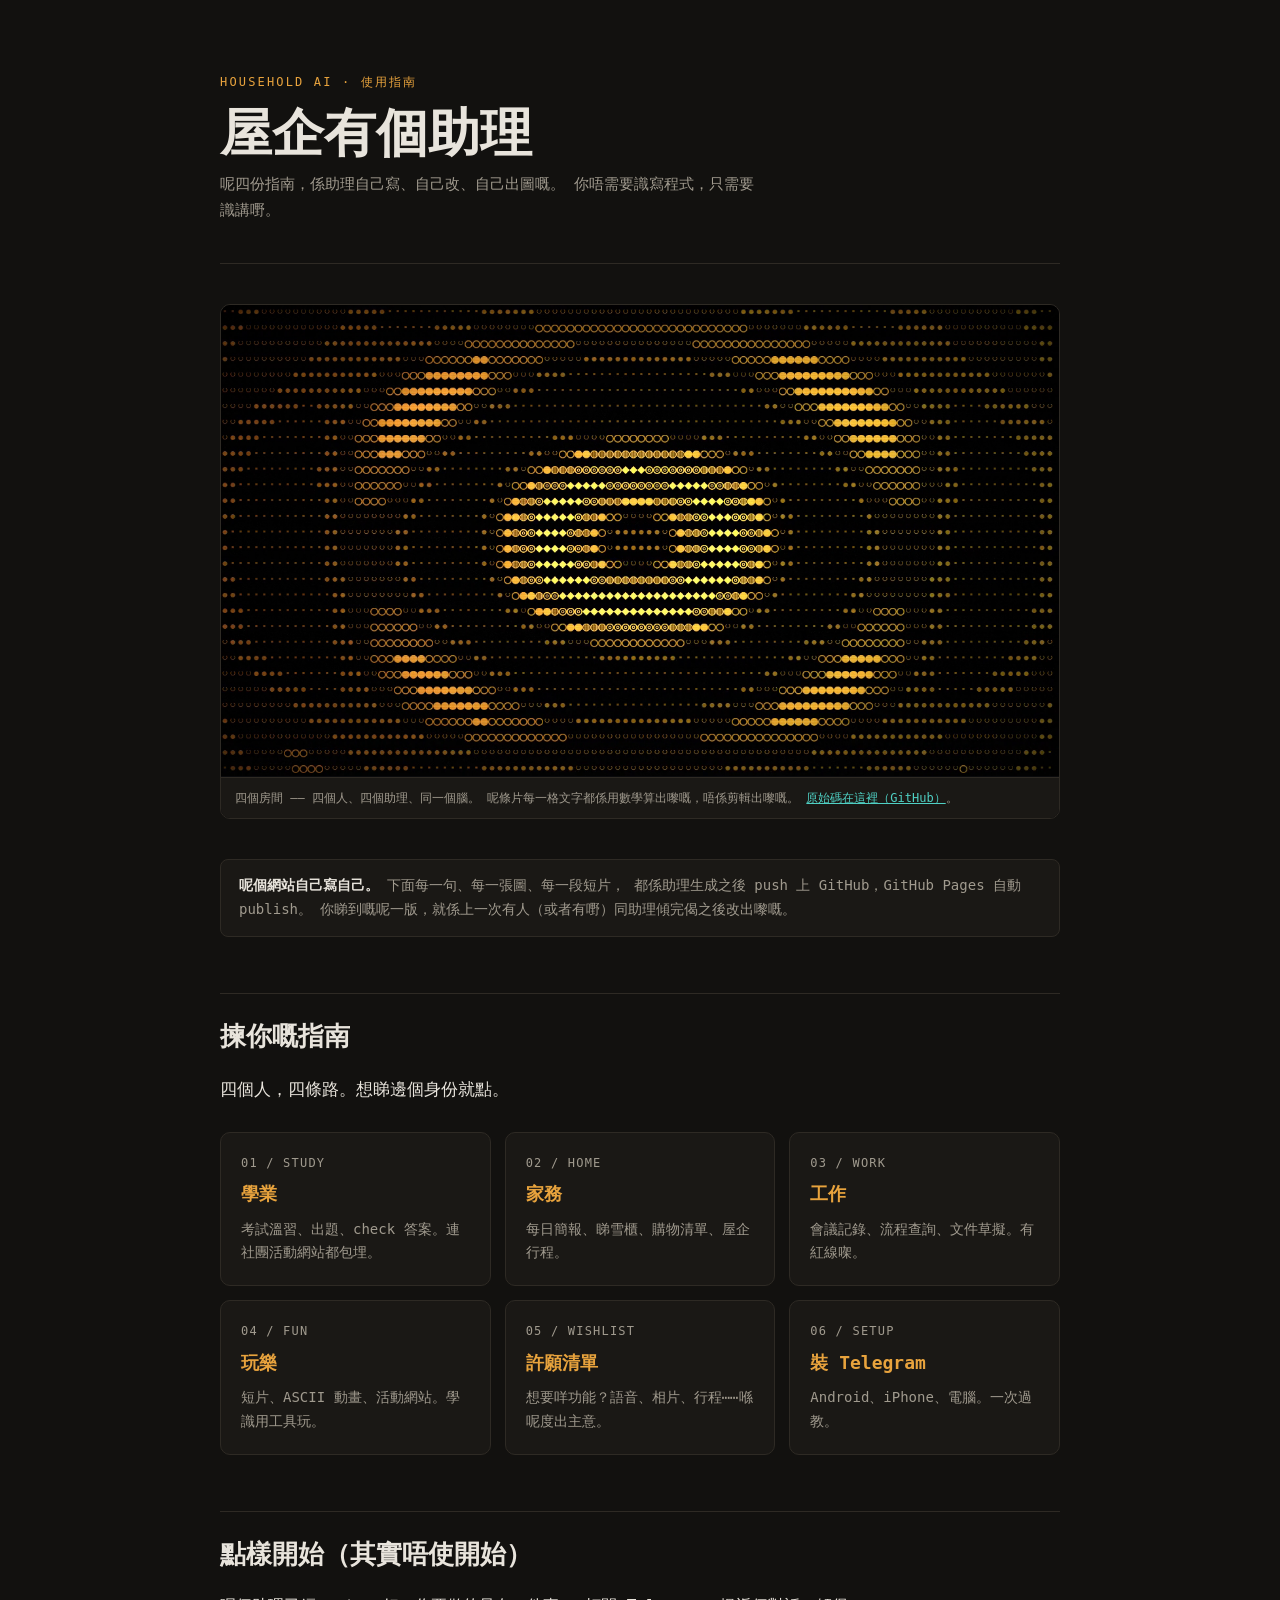
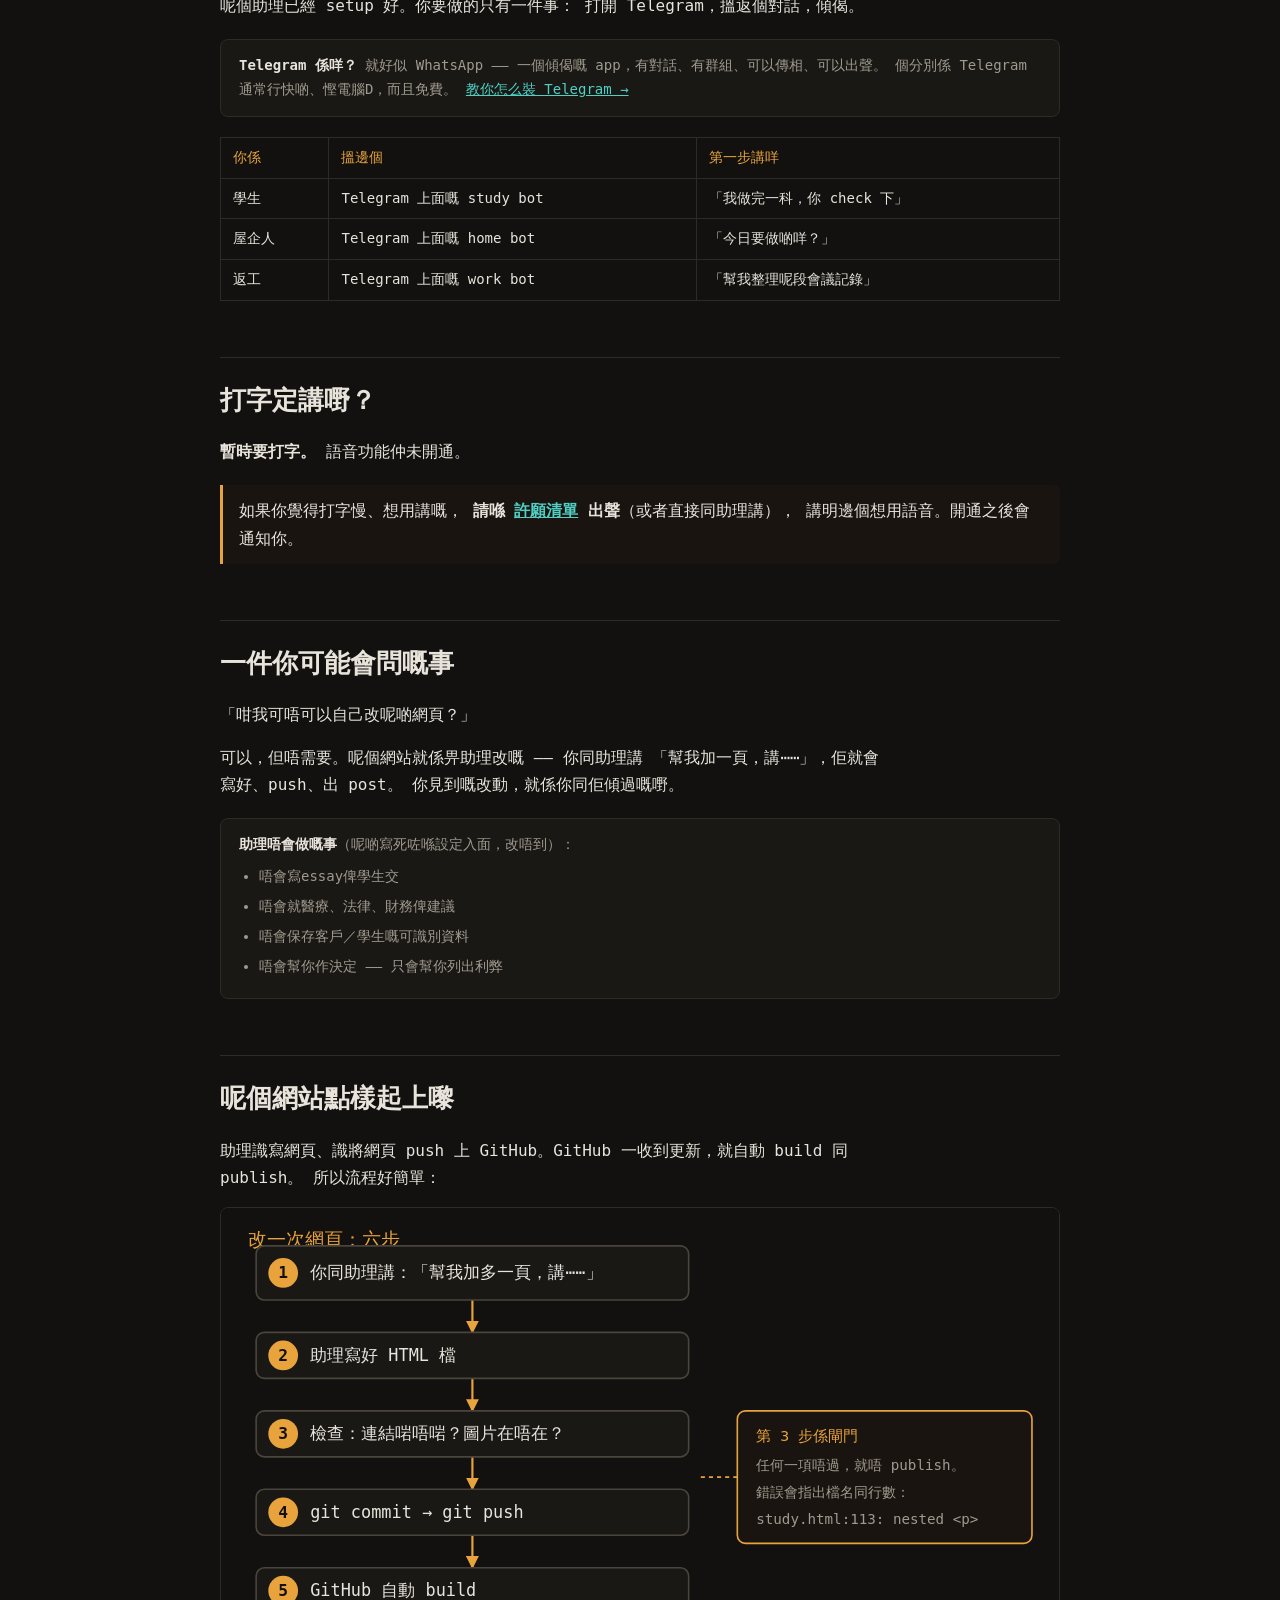
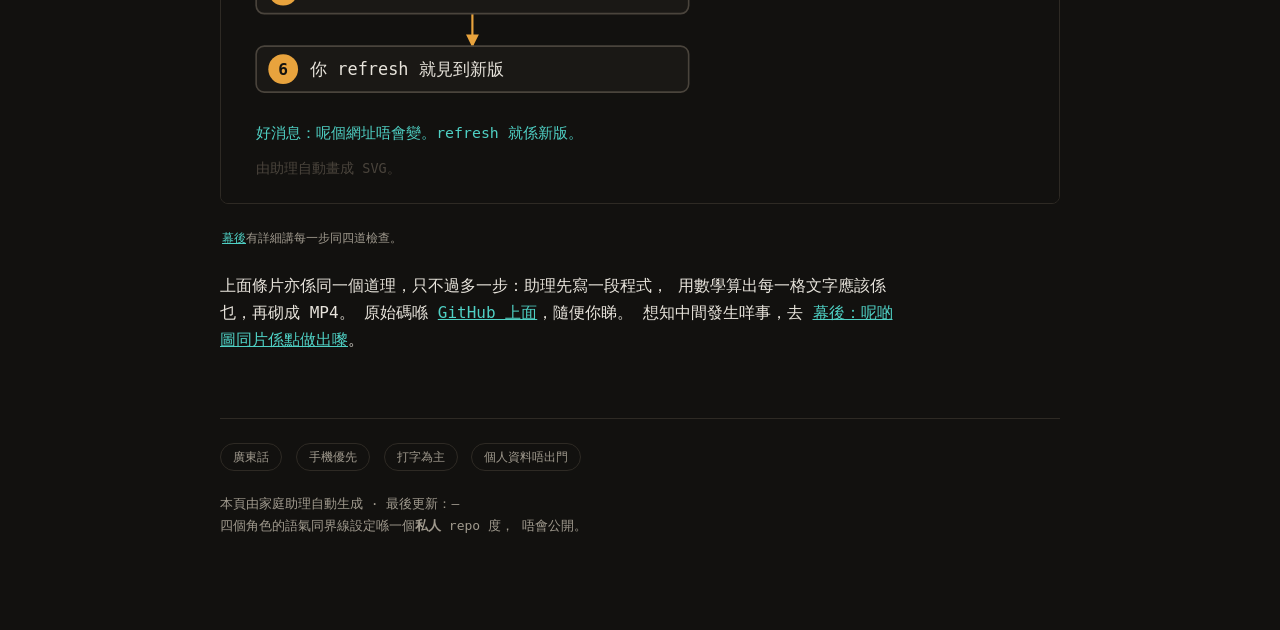
==== index.html @ 2ea5c8eb "Convert ASCII flowcharts to SVG diagrams Replaced three <pre> arrow stacks with vector flowcharts:  " ====
<!DOCTYPE html>
<html lang="zh-Hant">
<head>
<meta charset="utf-8">
<meta name="viewport" content="width=device-width, initial-scale=1">
<title>家庭 AI 助理 — 使用指南</title>
<meta name="description" content="學業 / 家務 / 工作 / 玩樂 — 四份使用指南，由助理自己寫，自己維護。">
<style>
  :root{
    --ink:#e8e4dc; --ink-dim:#a09a8e; --paper:#12110f; --card:#1a1815;
    --line:#2e2a24; --amber:#e8a33d; --teal:#4fd0c4; --violet:#b06fd8;
    --blue:#5b9fd8;
    --mono: ui-monospace,"DejaVu Sans Mono",Menlo,monospace;
  }
  *{box-sizing:border-box}
  body{margin:0;background:var(--paper);color:var(--ink);
    font-family:var(--mono);font-size:16px;line-height:1.7;
    -webkit-font-smoothing:antialiased}
  a{color:var(--teal)}
  .wrap{max-width:880px;margin:0 auto;padding:0 20px 80px}

  header{padding:72px 0 40px;border-bottom:1px solid var(--line)}
  .kicker{font-size:12px;letter-spacing:.18em;color:var(--amber);text-transform:uppercase}
  h1{font-size:clamp(30px,6vw,52px);line-height:1.15;margin:12px 0 8px;font-weight:700}
  .sub{color:var(--ink-dim);font-size:15px;max-width:60ch;margin:0}

  /* ascii hero */
  .hero{border:1px solid var(--line);border-radius:10px;overflow:hidden;
    background:#0a0a0c;margin:40px 0}
  .hero video,.hero img{display:block;width:100%;height:auto}
  .hero figcaption{font-size:12px;color:var(--ink-dim);padding:10px 14px;
    border-top:1px solid var(--line);background:var(--card)}
  figure{margin:0}

  h2{font-size:26px;margin:56px 0 12px;padding-top:20px;border-top:1px solid var(--line)}
  h3{font-size:18px;margin:32px 0 8px;color:var(--amber)}
  p,li{max-width:70ch}
  ul{padding-left:20px}
  li{margin:6px 0}
  .lede{font-size:17px;color:var(--ink)}

  .grid{display:grid;gap:14px;grid-template-columns:repeat(auto-fit,minmax(230px,1fr));
    margin:28px 0}
  .card{background:var(--card);border:1px solid var(--line);border-radius:10px;
    padding:20px;display:block;text-decoration:none;color:inherit;transition:.15s}
  .card:hover{border-color:var(--amber);transform:translateY(-2px)}
  .card .n{font-size:12px;color:var(--ink-dim);letter-spacing:.1em}
  .card h3{margin:6px 0 8px}
  .card p{font-size:14px;color:var(--ink-dim);margin:0}

  .prompt{background:#0d0f12;border-left:3px solid var(--teal);
    padding:12px 16px;margin:14px 0;border-radius:0 6px 6px 0;
    font-size:15px;overflow-x:auto}
  .prompt b{color:var(--teal);font-weight:400}
  .warn{background:#1a1410;border-left:3px solid var(--amber);
    padding:12px 16px;margin:20px 0;border-radius:0 6px 6px 0}
  .note{background:var(--card);border:1px solid var(--line);border-radius:8px;
    padding:14px 18px;margin:20px 0;font-size:14px;color:var(--ink-dim)}
  .note strong{color:var(--ink)}

  table{border-collapse:collapse;width:100%;margin:20px 0;font-size:14px}
  th,td{border:1px solid var(--line);padding:8px 12px;text-align:left}
  th{color:var(--amber);font-weight:400}

  .shot{width:100%;border:1px solid var(--line);border-radius:8px;margin:16px 0;
    display:block}
  figcaption.small{font-size:12px;color:var(--ink-dim);padding:8px 2px}

  pre{background:#0d0f12;border:1px solid var(--line);border-radius:8px;
    padding:14px 16px;overflow-x:auto;font-size:13px;line-height:1.55}
  code{font-family:var(--mono)}
  p code,li code,td code{background:#0d0f12;padding:2px 6px;border-radius:4px;
    font-size:14px;color:var(--amber)}

  footer{border-top:1px solid var(--line);margin-top:64px;padding-top:24px;
    color:var(--ink-dim);font-size:13px}
  .tag{display:inline-block;border:1px solid var(--line);border-radius:20px;
    padding:3px 12px;font-size:12px;color:var(--ink-dim);margin:0 6px 6px 0}
  @media (max-width:600px){
    header{padding:48px 0 28px}
    body{font-size:15px}
  }
</style>
</head>
<body>
<div class="wrap">

<header>
  <div class="kicker">Household AI · 使用指南</div>
  <h1>屋企有個助理</h1>
  <p class="sub">呢四份指南，係助理自己寫、自己改、自己出圖嘅。
     你唔需要識寫程式，只需要識講嘢。</p>
</header>

<figure class="hero">
  <video autoplay muted loop playsinline poster="assets/img/poster.png">
    <source src="assets/four-rooms.mp4" type="video/mp4">
  </video>
  <figcaption>
    四個房間 —— 四個人、四個助理、同一個腦。
    呢條片每一格文字都係用數學算出嚟嘅，唔係剪輯出嚟嘅。
    <a href="https://github.com/dorapwn/family-agent-site/blob/main/assets/ascii/four_rooms.py"
       target="_blank" rel="noopener">原始碼在這裡（GitHub）</a>。
  </figcaption>
</figure>

<div class="note">
  <strong>呢個網站自己寫自己。</strong> 下面每一句、每一張圖、每一段短片，
  都係助理生成之後 push 上 GitHub，GitHub Pages 自動 publish。
  你睇到嘅呢一版，就係上一次有人（或者有嘢）同助理傾完偈之後改出嚟嘅。
</div>

<h2>揀你嘅指南</h2>
<p class="lede">四個人，四條路。想睇邊個身份就點。</p>

<div class="grid">
  <a class="card" href="study.html">
    <div class="n">01 / STUDY</div>
    <h3>學業</h3>
    <p>考試溫習、出題、check 答案。連社團活動網站都包埋。</p>
  </a>
  <a class="card" href="home.html">
    <div class="n">02 / HOME</div>
    <h3>家務</h3>
    <p>每日簡報、睇雪櫃、購物清單、屋企行程。</p>
  </a>
  <a class="card" href="work.html">
    <div class="n">03 / WORK</div>
    <h3>工作</h3>
    <p>會議記錄、流程查詢、文件草擬。有紅線㗎。</p>
  </a>
  <a class="card" href="fun.html">
    <div class="n">04 / FUN</div>
    <h3>玩樂</h3>
    <p>短片、ASCII 動畫、活動網站。學識用工具玩。</p>
  </a>
  <a class="card" href="wishlist.html">
    <div class="n">05 / WISHLIST</div>
    <h3>許願清單</h3>
    <p>想要咩功能？語音、相片、行程⋯⋯喺呢度出主意。</p>
  </a>
  <a class="card" href="telegram.html">
    <div class="n">06 / SETUP</div>
    <h3>裝 Telegram</h3>
    <p>Android、iPhone、電腦。一次過教。</p>
  </a>
</div>

<h2>點樣開始（其實唔使開始）</h2>
<p>
  呢個助理已經 setup 好。你要做的只有一件事：
  打開 Telegram，搵返個對話，傾偈。
</p>
<div class="note">
  <strong>Telegram 係咩？</strong>
  就好似 WhatsApp ——
  一個傾偈嘅 app，有對話、有群組、可以傳相、可以出聲。
  個分別係 Telegram 通常行快啲、慳電腦D，而且免費。
  <a href="telegram.html">教你怎么裝 Telegram →</a>
</div>

<table>
  <tr><th>你係</th><th>搵邊個</th><th>第一步講咩</th></tr>
  <tr><td>學生</td><td>Telegram 上面嘅 study bot</td><td>「我做完一科，你 check 下」</td></tr>
  <tr><td>屋企人</td><td>Telegram 上面嘅 home bot</td><td>「今日要做啲咩？」</td></tr>
  <tr><td>返工</td><td>Telegram 上面嘅 work bot</td><td>「幫我整理呢段會議記錄」</td></tr>
</table>

<h2>打字定講嘢？</h2>
<p>
  <strong>暫時要打字。</strong> 語音功能仲未開通。
</p>
<div class="warn">
  如果你覺得打字慢、想用講嘅，
  <strong>請喺 <a href="wishlist.html">許願清單</a> 出聲</strong>（或者直接同助理講），
  講明邊個想用語音。開通之後會通知你。
</div>

<h2>一件你可能會問嘅事</h2>
<p>
  「咁我可唔可以自己改呢啲網頁？」
</p>
<p>
  可以，但唔需要。呢個網站就係畀助理改嘅 —— 你同助理講
  「幫我加一頁，講⋯⋯」，佢就會寫好、push、出 post。
  你見到嘅改動，就係你同佢傾過嘅嘢。
</p>

<div class="note">
  <strong>助理唔會做嘅事</strong>（呢啲寫死咗喺設定入面，改唔到）：
  <ul style="margin:8px 0 0">
    <li>唔會寫essay俾學生交</li>
    <li>唔會就醫療、法律、財務俾建議</li>
    <li>唔會保存客戶／學生嘅可識別資料</li>
    <li>唔會幫你作決定 —— 只會幫你列出利弊</li>
  </ul>
</div>

<h2>呢個網站點樣起上嚟</h2>
<p>
  助理識寫網頁、識將網頁 push 上 GitHub。GitHub 一收到更新，就自動 build 同 publish。
  所以流程好簡單：
</p>
<figure>
  <img class="shot" src="assets/svg/flow-publish.svg"
       alt="改網頁流程圖：同助理講 → 寫 HTML → 自動檢查 → git push → GitHub build → 你見到新版">
  <figcaption class="small">
    <a href="behind.html">幕後</a>有詳細講每一步同四道檢查。
  </figcaption>
</figure>

<p>
  上面條片亦係同一個道理，只不過多一步：助理先寫一段程式，
  用數學算出每一格文字應該係乜，再砌成 MP4。
  原始碼喺
  <a href="https://github.com/dorapwn/family-agent-site/blob/main/assets/ascii/four_rooms.py"
     target="_blank" rel="noopener">GitHub 上面</a>，隨便你睇。
  想知中間發生咩事，去
  <a href="behind.html">幕後：呢啲圖同片係點做出嚟</a>。
</p>

<footer>
  <div>
    <span class="tag">廣東話</span>
    <span class="tag">手機優先</span>
    <span class="tag">打字為主</span>
    <span class="tag">個人資料唔出門</span>
  </div>
  <p style="margin-top:16px">
    本頁由家庭助理自動生成 · 最後更新：<span id="built">—</span><br>
    四個角色的語氣同界線設定喺一個<strong>私人</strong> repo 度，
    唔會公開。
  </p>
</footer>

</div>
</body>
</html>
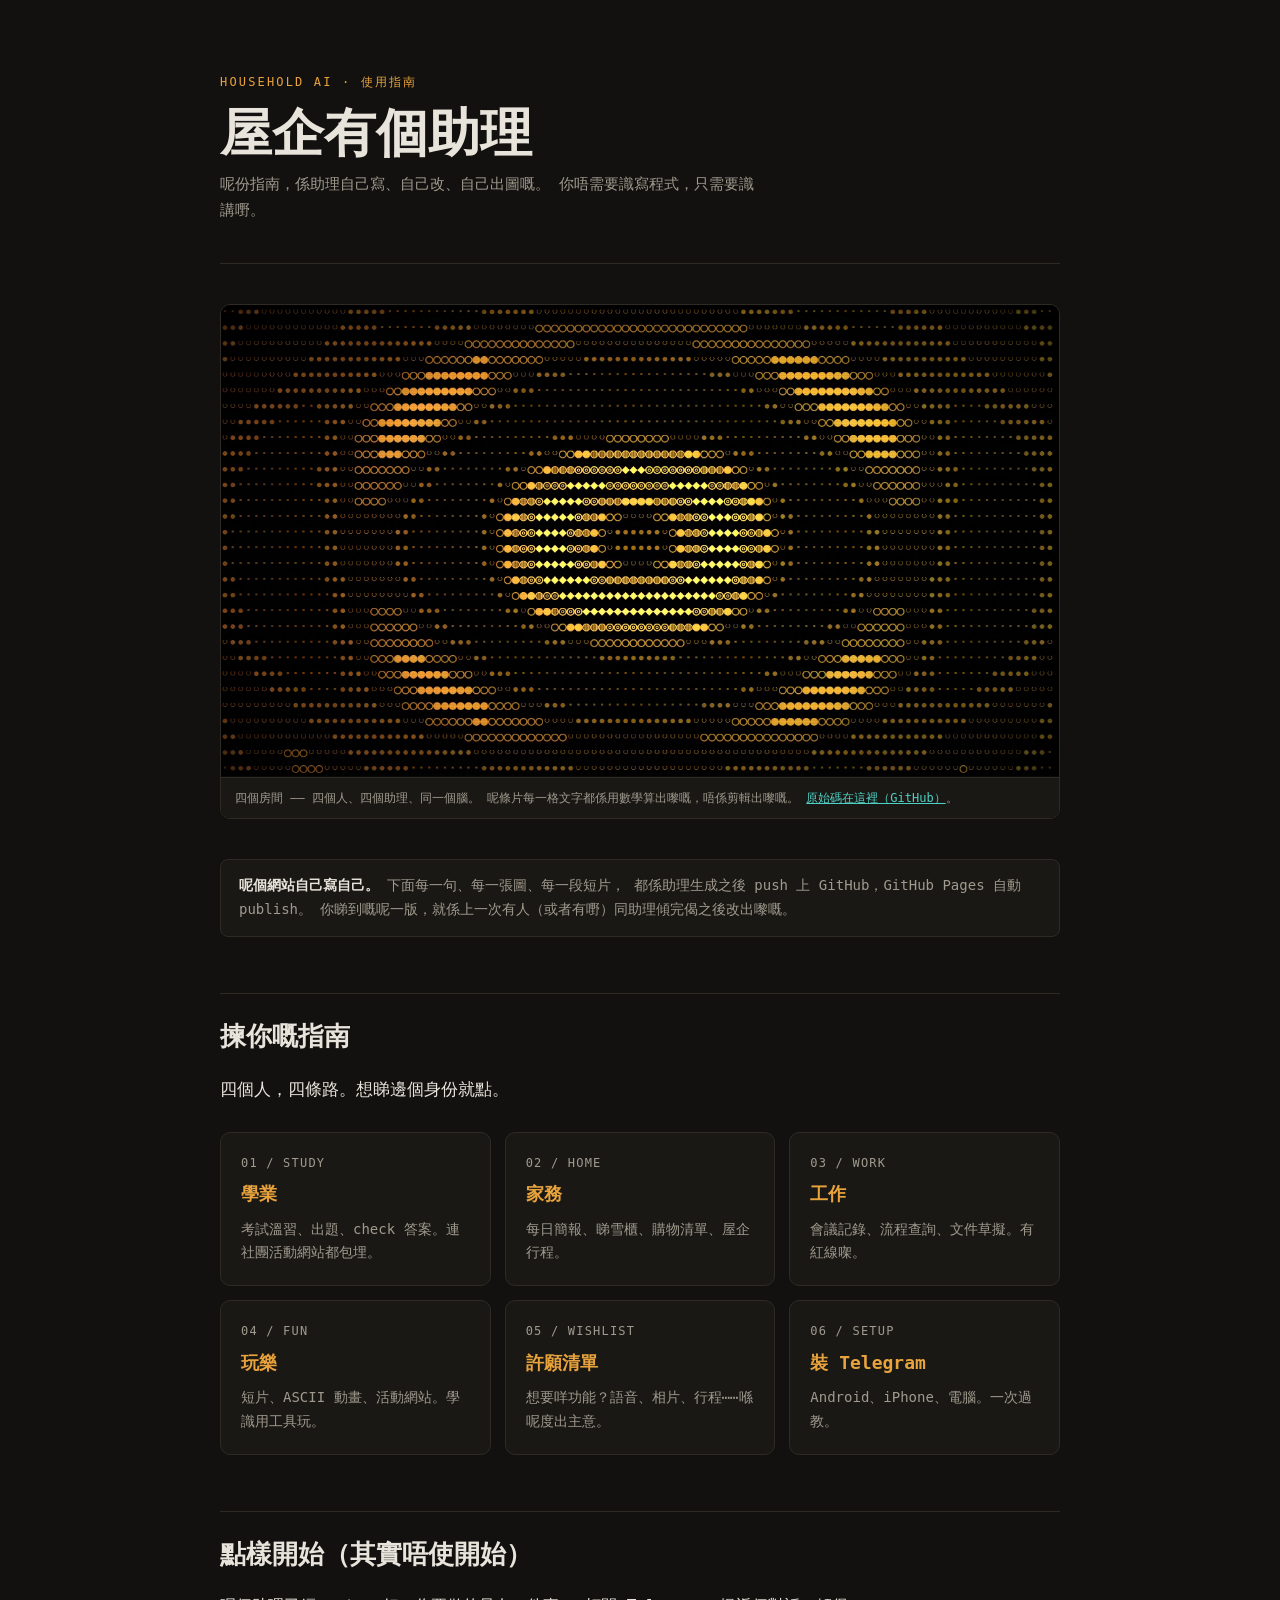
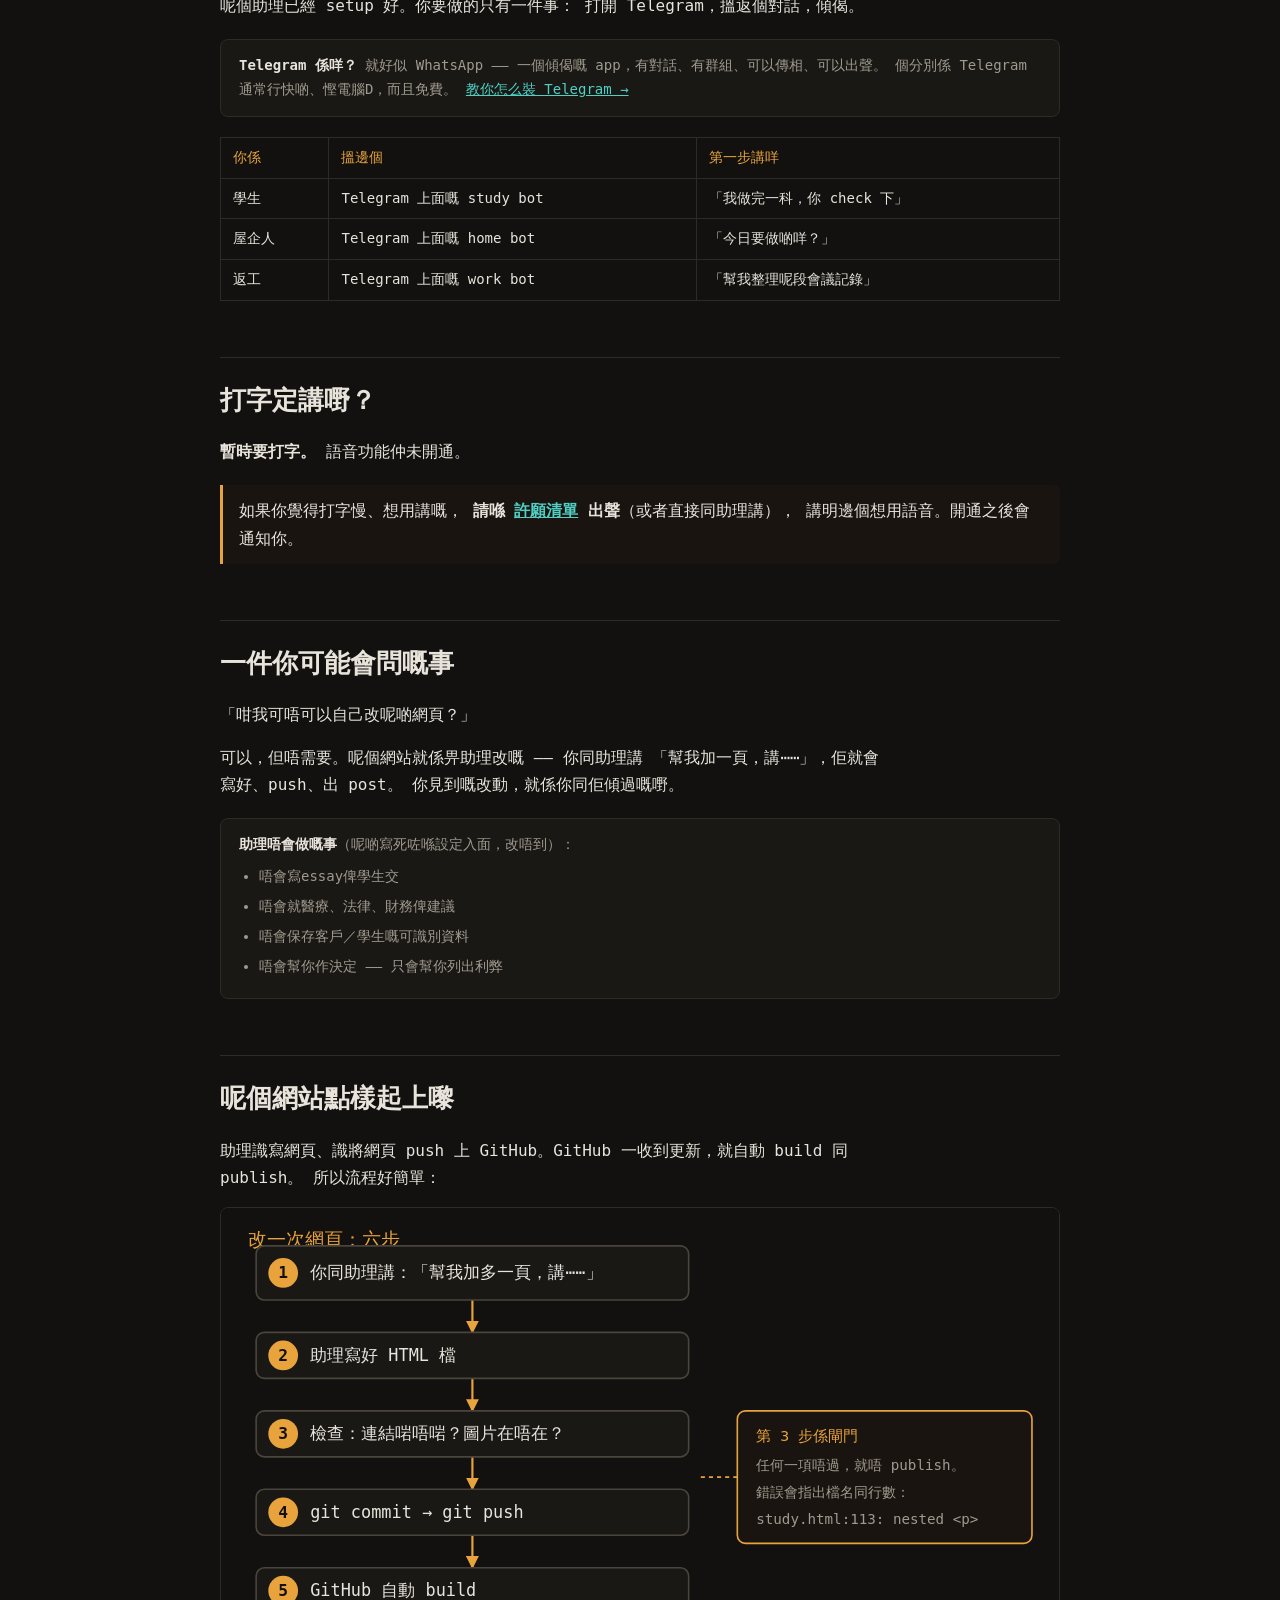
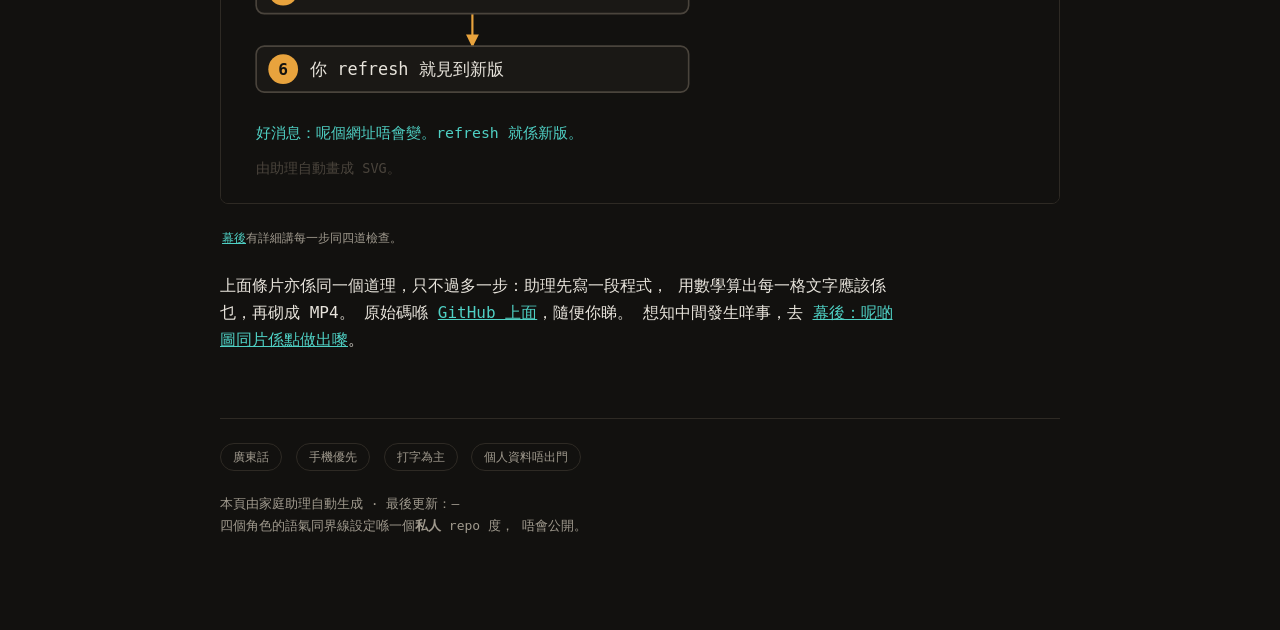
==== commit 60130b08: "Wishlist form submits via Telegram deep link; fix 四份指南 wording GitHub Pages serves static files only" ====
--- a/index.html
+++ b/index.html
@@ -4,7 +4,7 @@
 <meta charset="utf-8">
 <meta name="viewport" content="width=device-width, initial-scale=1">
 <title>家庭 AI 助理 — 使用指南</title>
-<meta name="description" content="學業 / 家務 / 工作 / 玩樂 — 四份使用指南，由助理自己寫，自己維護。">
+<meta name="description" content="學業 / 家務 / 工作 / 玩樂 —— 一份使用指南，由助理自己寫，自己維護。">
 <style>
   :root{
     --ink:#e8e4dc; --ink-dim:#a09a8e; --paper:#12110f; --card:#1a1815;
@@ -88,7 +88,7 @@
 <header>
   <div class="kicker">Household AI · 使用指南</div>
   <h1>屋企有個助理</h1>
-  <p class="sub">呢四份指南，係助理自己寫、自己改、自己出圖嘅。
+  <p class="sub">呢份指南，係助理自己寫、自己改、自己出圖嘅。
      你唔需要識寫程式，只需要識講嘢。</p>
 </header>
 
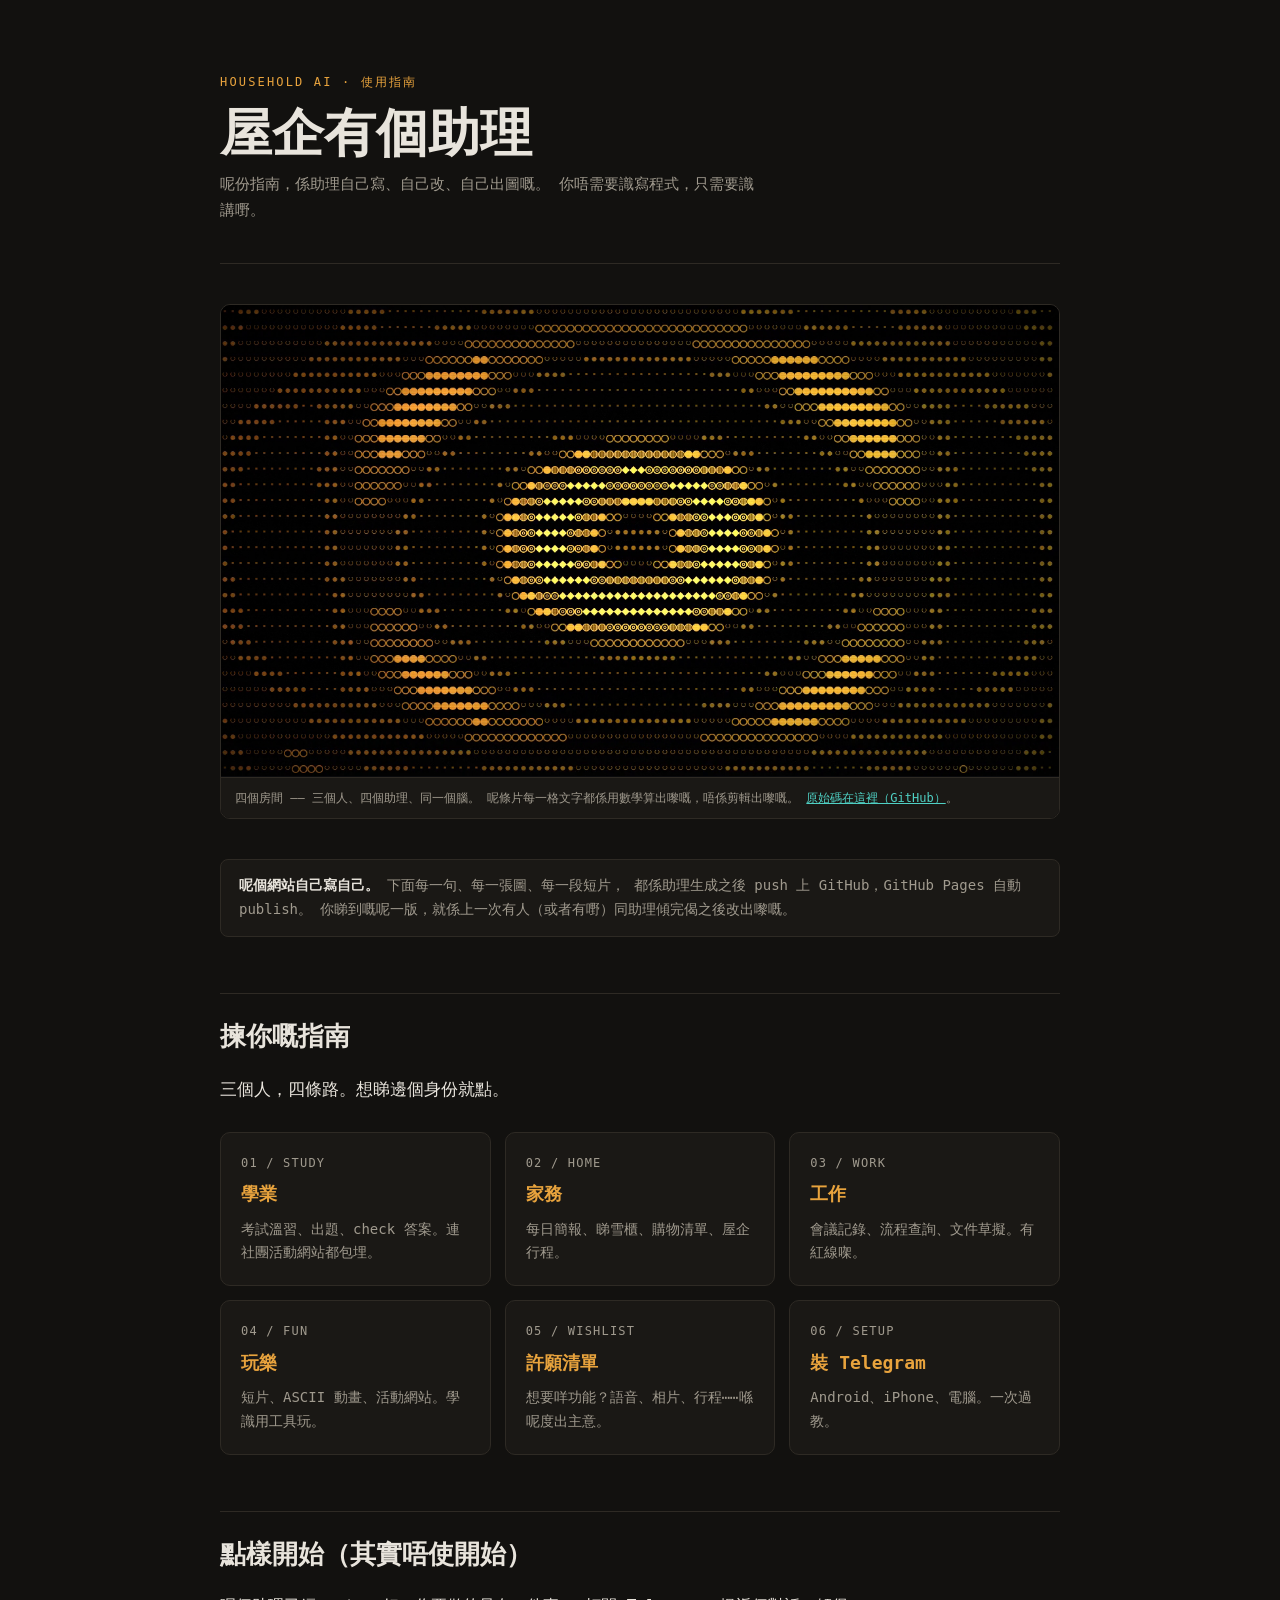
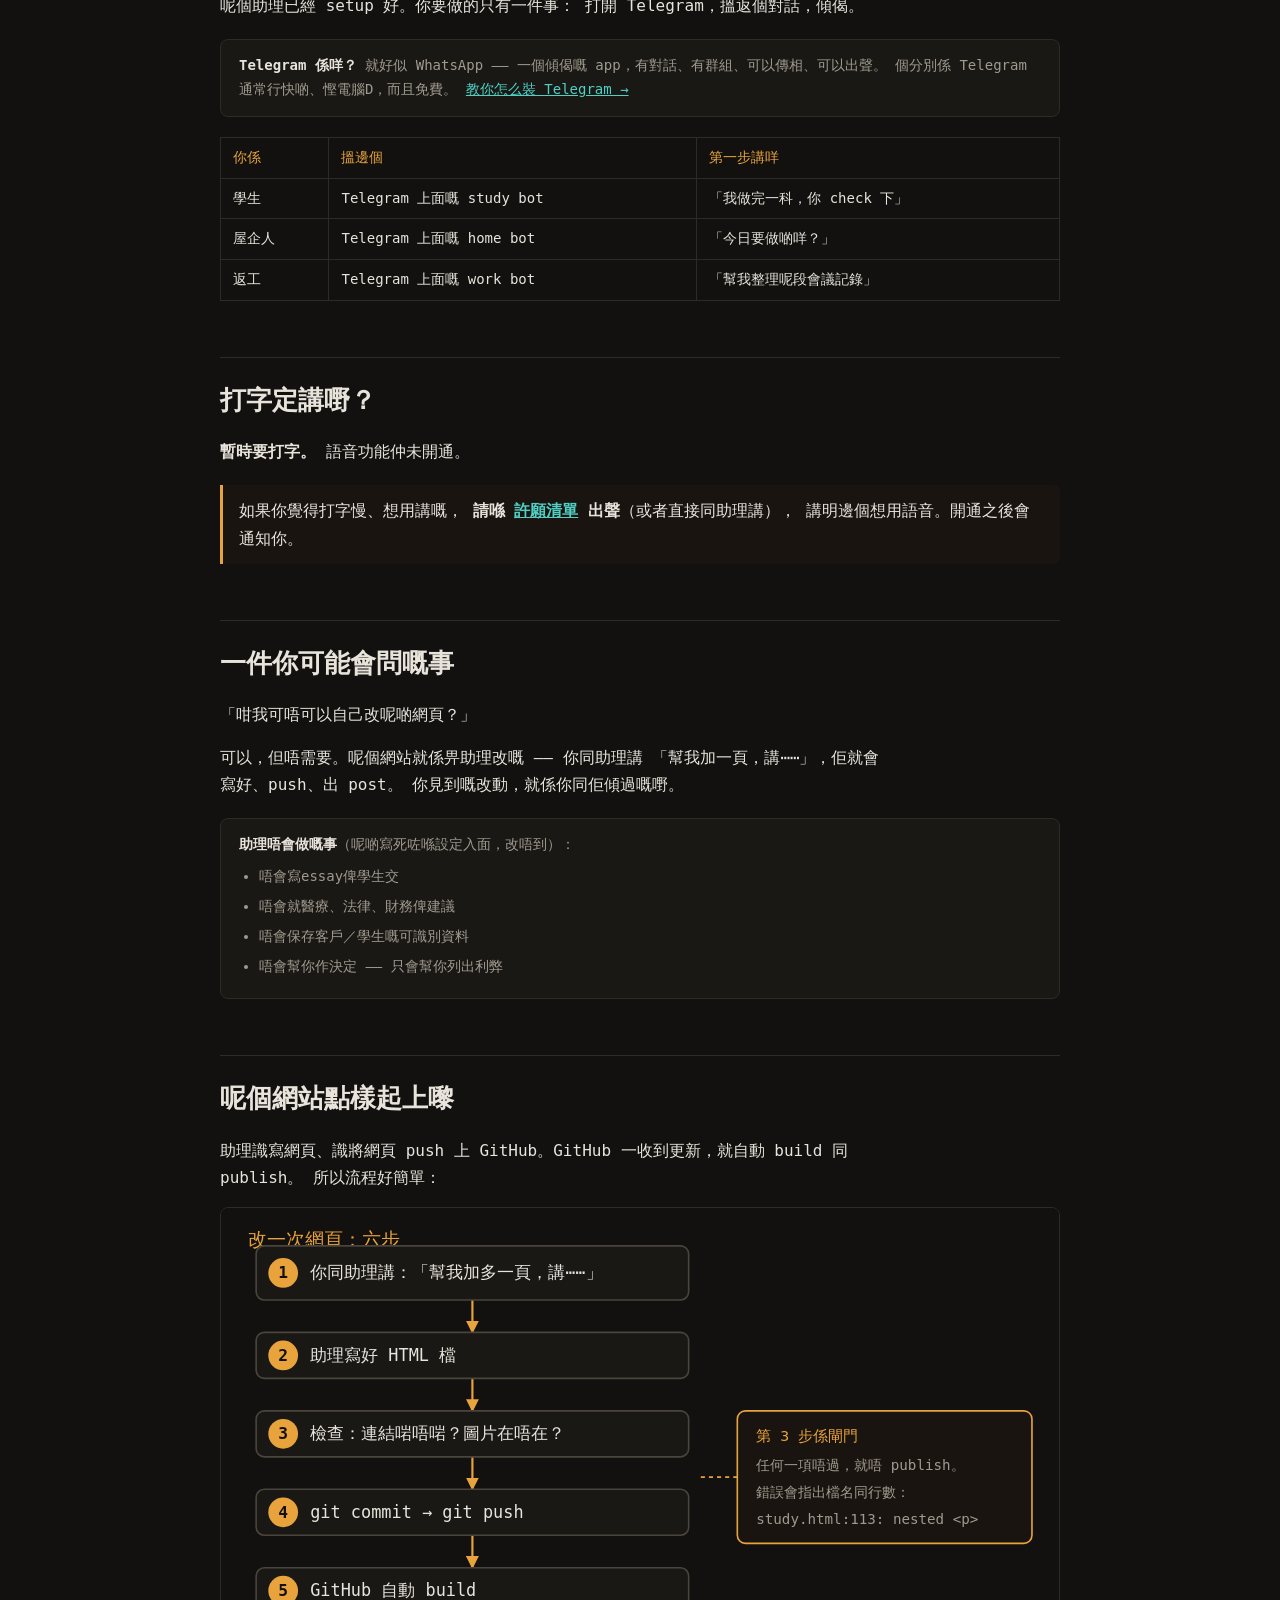
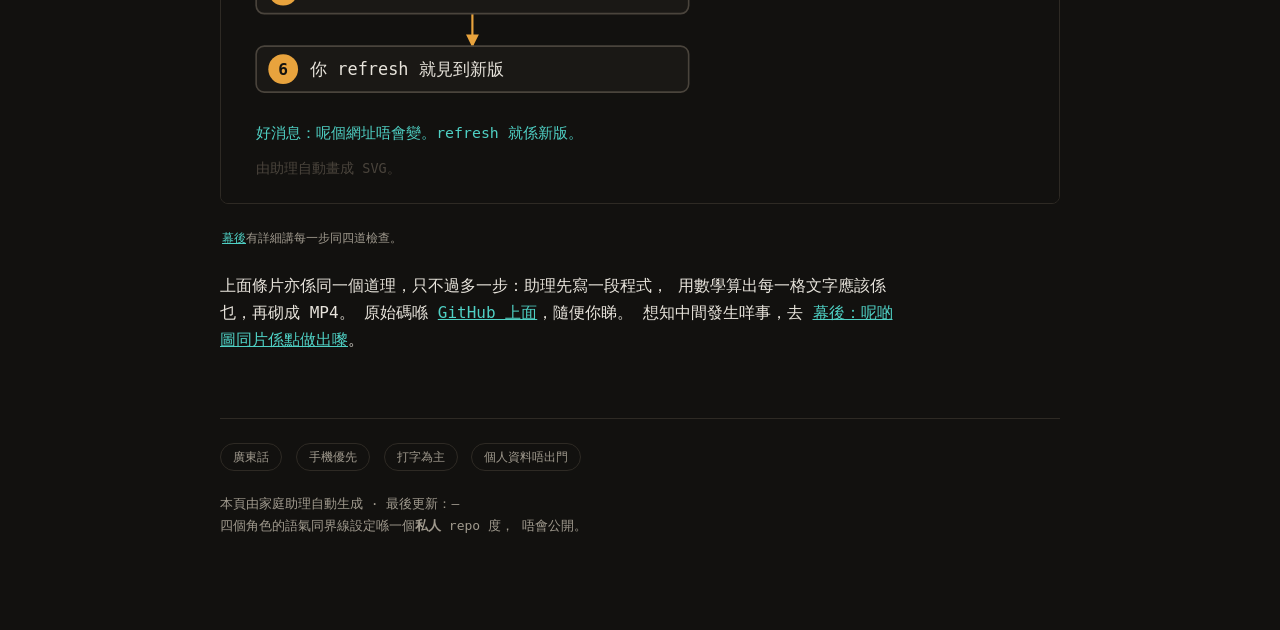
==== commit df9de7d6: "Drop the technical STT section and 社工媽媽 from the wishlist Removed '語音點解未有？（睇得 technical 嘅人）' — the p" ====
--- a/index.html
+++ b/index.html
@@ -97,7 +97,7 @@
     <source src="assets/four-rooms.mp4" type="video/mp4">
   </video>
   <figcaption>
-    四個房間 —— 四個人、四個助理、同一個腦。
+    四個房間 —— 三個人、四個助理、同一個腦。
     呢條片每一格文字都係用數學算出嚟嘅，唔係剪輯出嚟嘅。
     <a href="https://github.com/dorapwn/family-agent-site/blob/main/assets/ascii/four_rooms.py"
        target="_blank" rel="noopener">原始碼在這裡（GitHub）</a>。
@@ -111,7 +111,7 @@
 </div>
 
 <h2>揀你嘅指南</h2>
-<p class="lede">四個人，四條路。想睇邊個身份就點。</p>
+<p class="lede">三個人，四條路。想睇邊個身份就點。</p>
 
 <div class="grid">
   <a class="card" href="study.html">
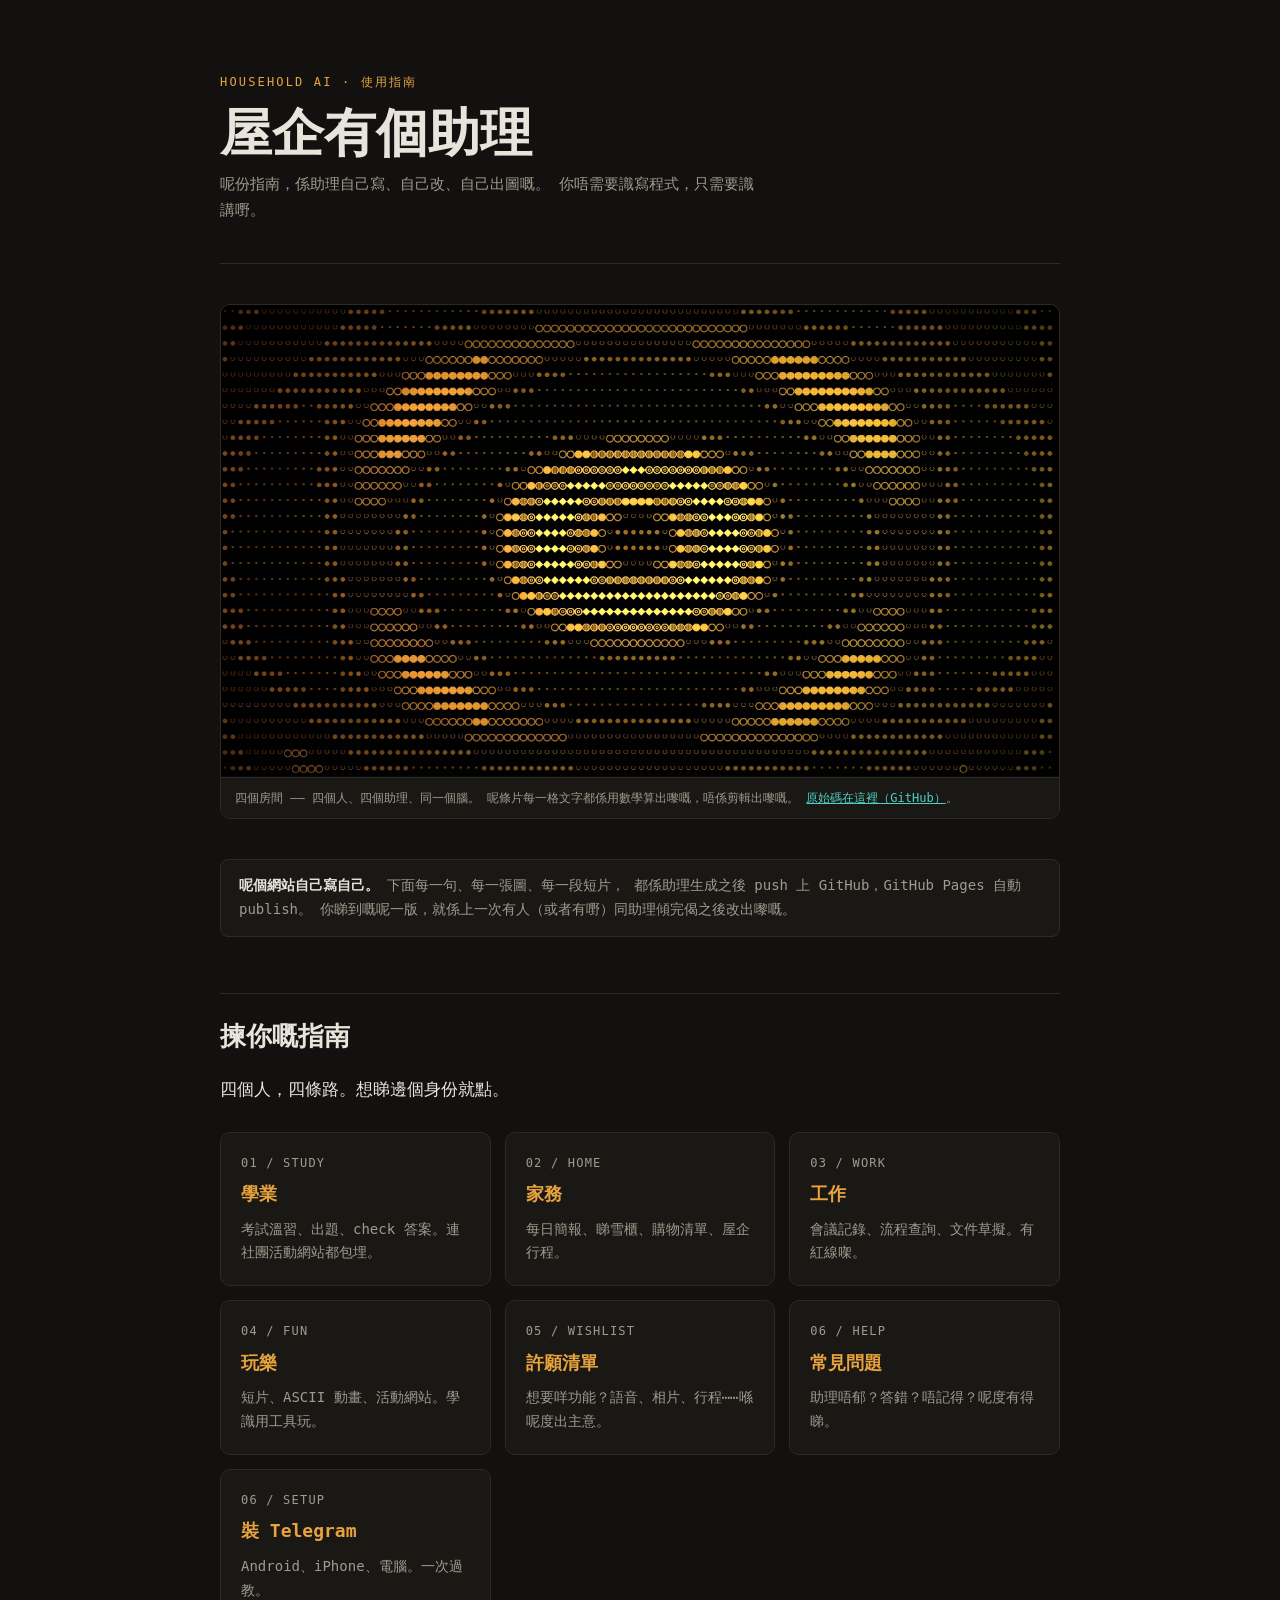
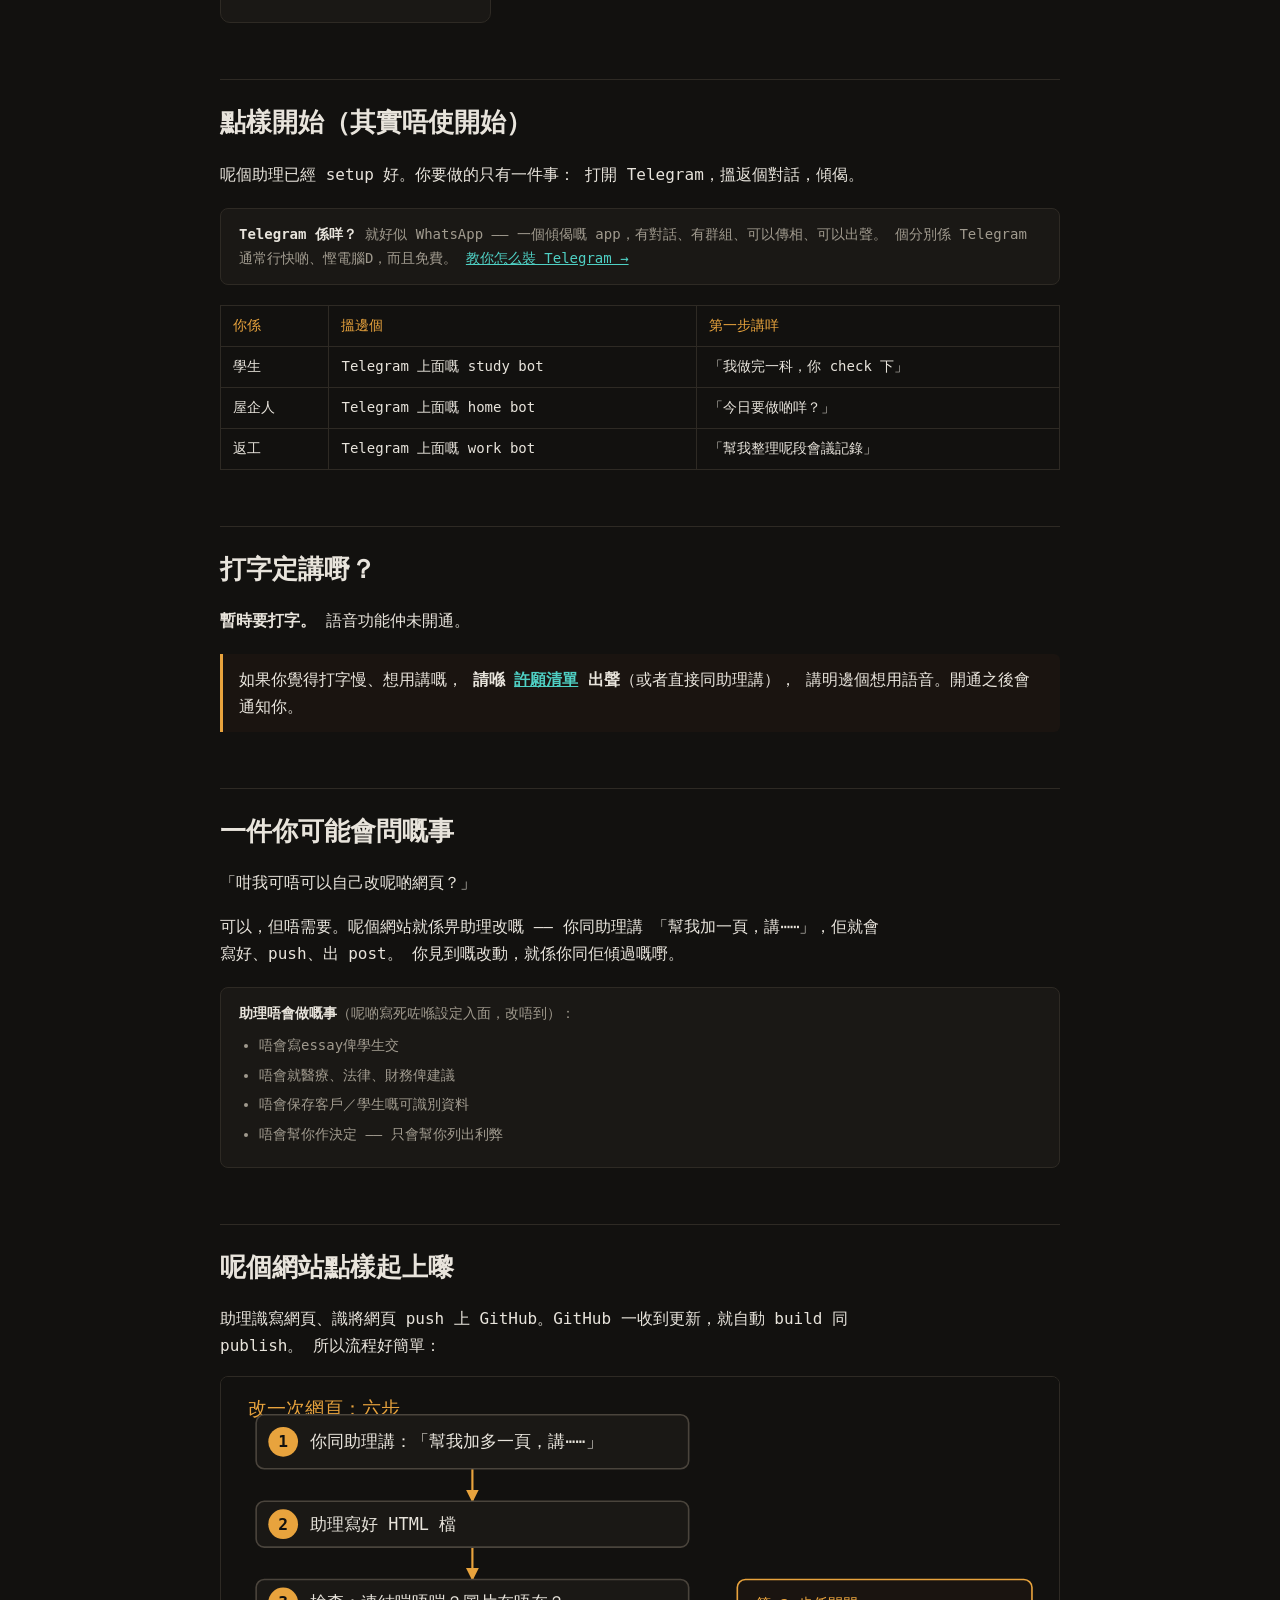
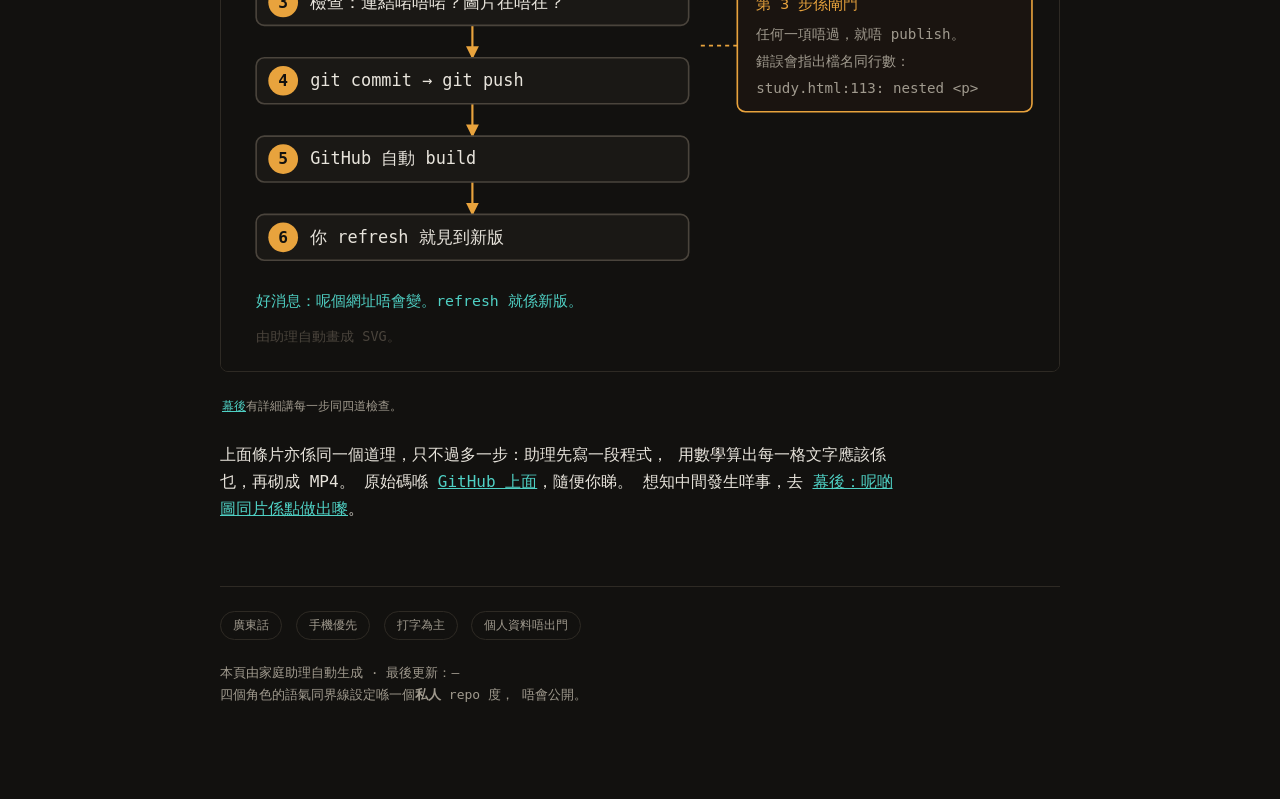
==== commit d0285606: "Add trouble.html, switch the rating to words, restore 四個人 trouble.html answers the error users actua" ====
--- a/index.html
+++ b/index.html
@@ -97,7 +97,7 @@
     <source src="assets/four-rooms.mp4" type="video/mp4">
   </video>
   <figcaption>
-    四個房間 —— 三個人、四個助理、同一個腦。
+    四個房間 —— 四個人、四個助理、同一個腦。
     呢條片每一格文字都係用數學算出嚟嘅，唔係剪輯出嚟嘅。
     <a href="https://github.com/dorapwn/family-agent-site/blob/main/assets/ascii/four_rooms.py"
        target="_blank" rel="noopener">原始碼在這裡（GitHub）</a>。
@@ -111,7 +111,7 @@
 </div>
 
 <h2>揀你嘅指南</h2>
-<p class="lede">三個人，四條路。想睇邊個身份就點。</p>
+<p class="lede">四個人，四條路。想睇邊個身份就點。</p>
 
 <div class="grid">
   <a class="card" href="study.html">
@@ -138,6 +138,11 @@
     <div class="n">05 / WISHLIST</div>
     <h3>許願清單</h3>
     <p>想要咩功能？語音、相片、行程⋯⋯喺呢度出主意。</p>
+  </a>
+  <a class="card" href="trouble.html">
+    <div class="n">06 / HELP</div>
+    <h3>常見問題</h3>
+    <p>助理唔郁？答錯？唔記得？呢度有得睇。</p>
   </a>
   <a class="card" href="telegram.html">
     <div class="n">06 / SETUP</div>
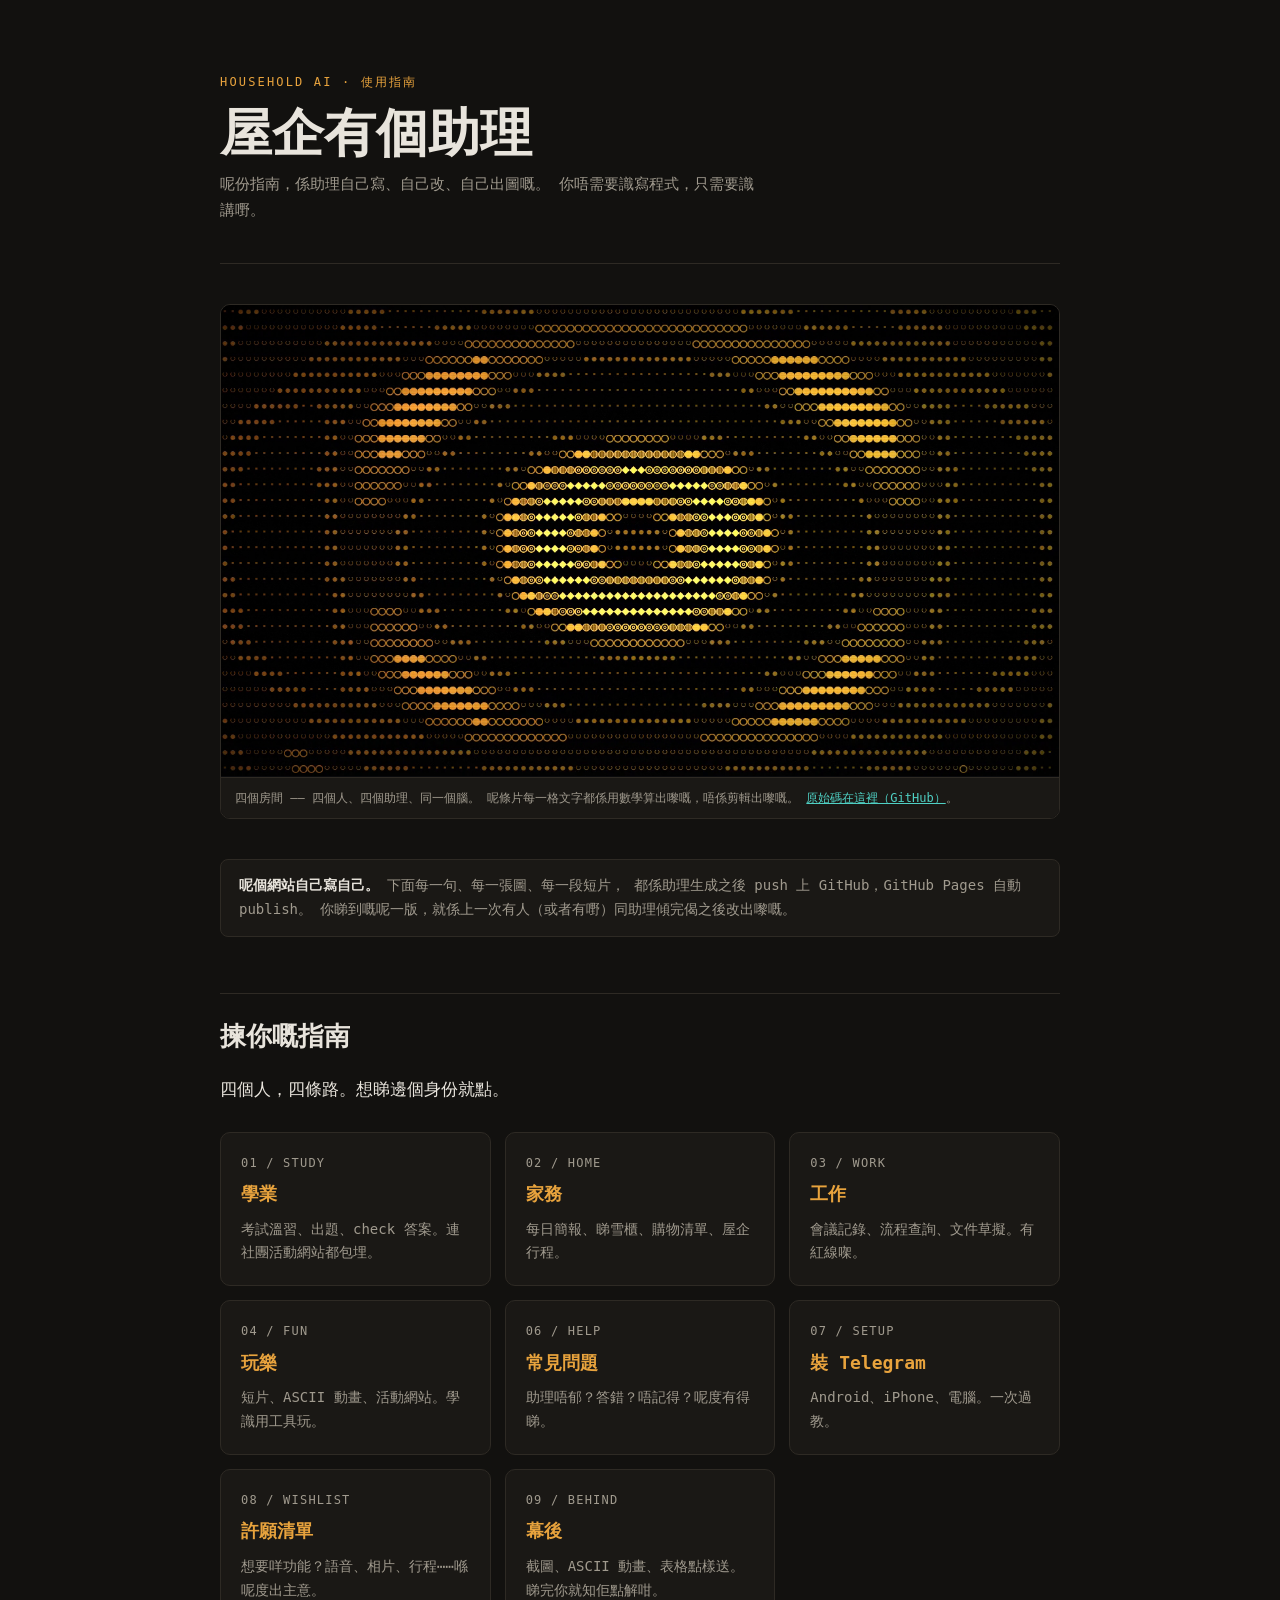
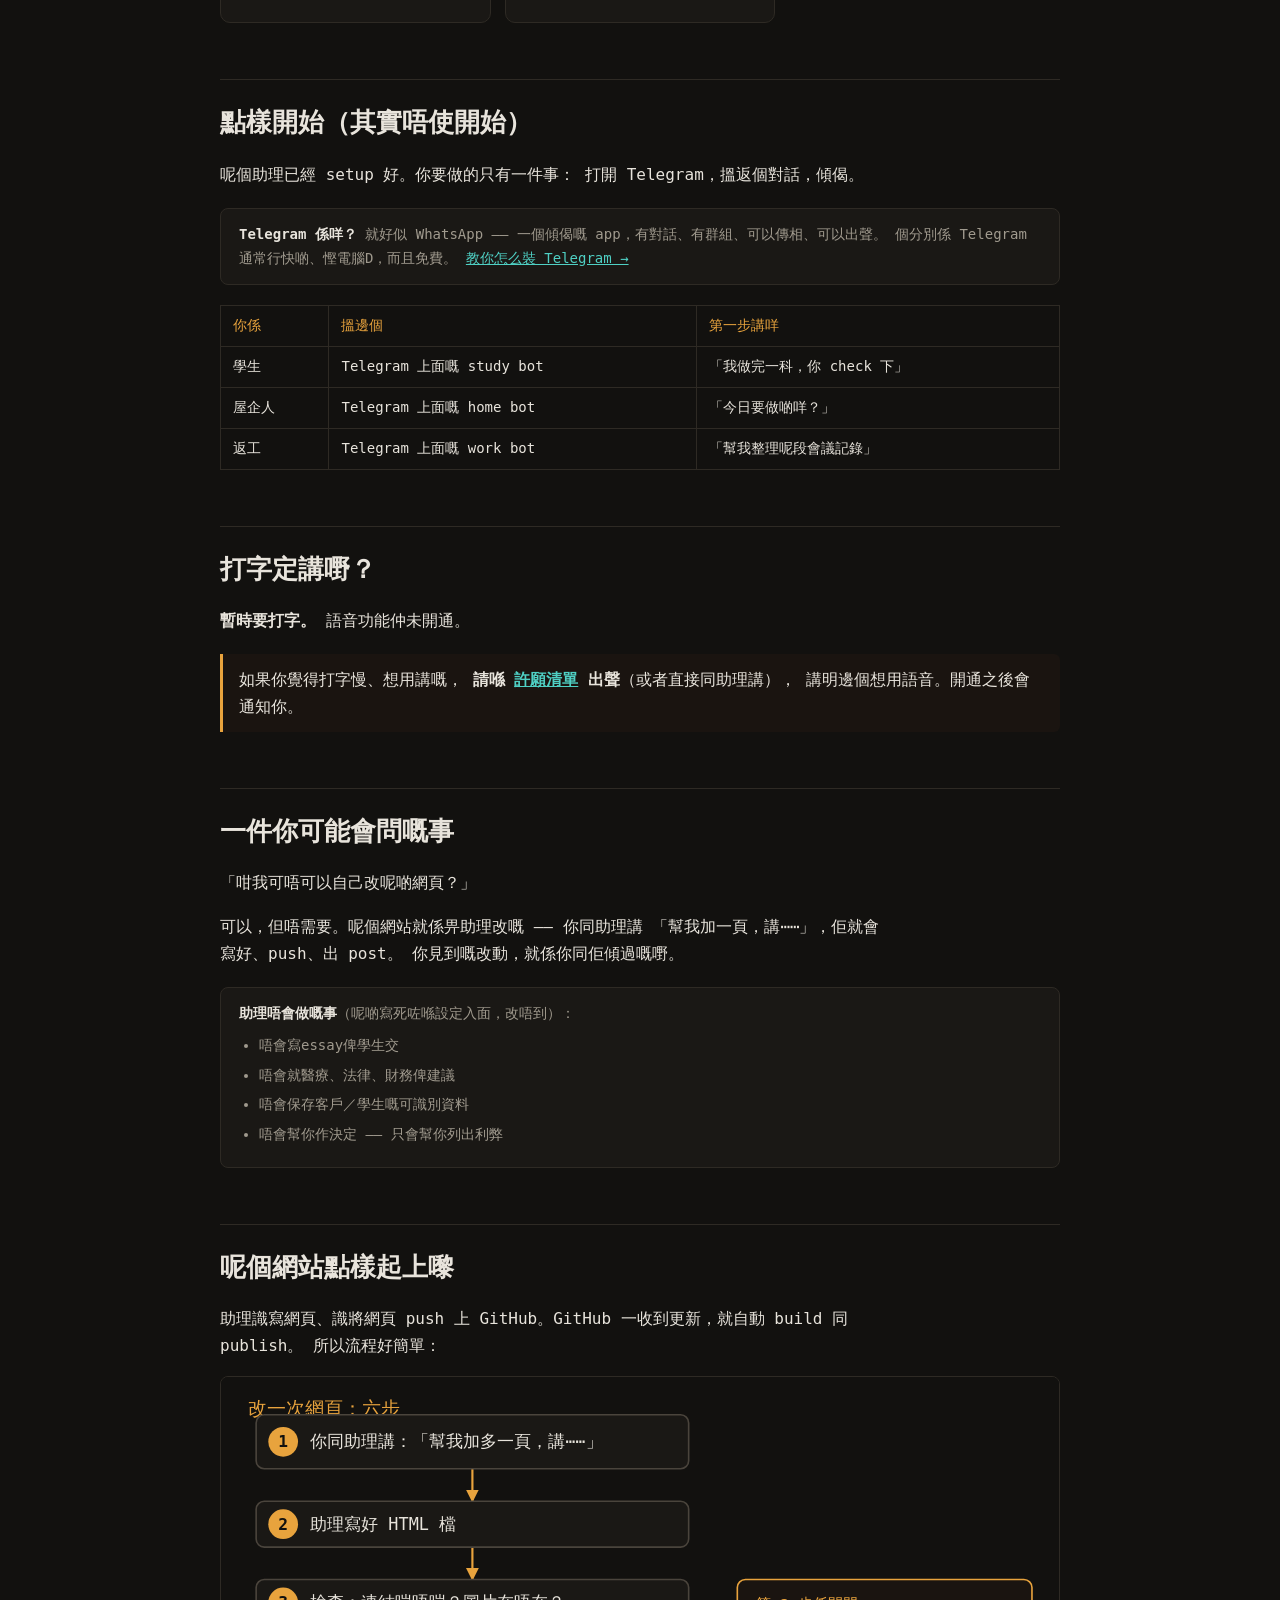
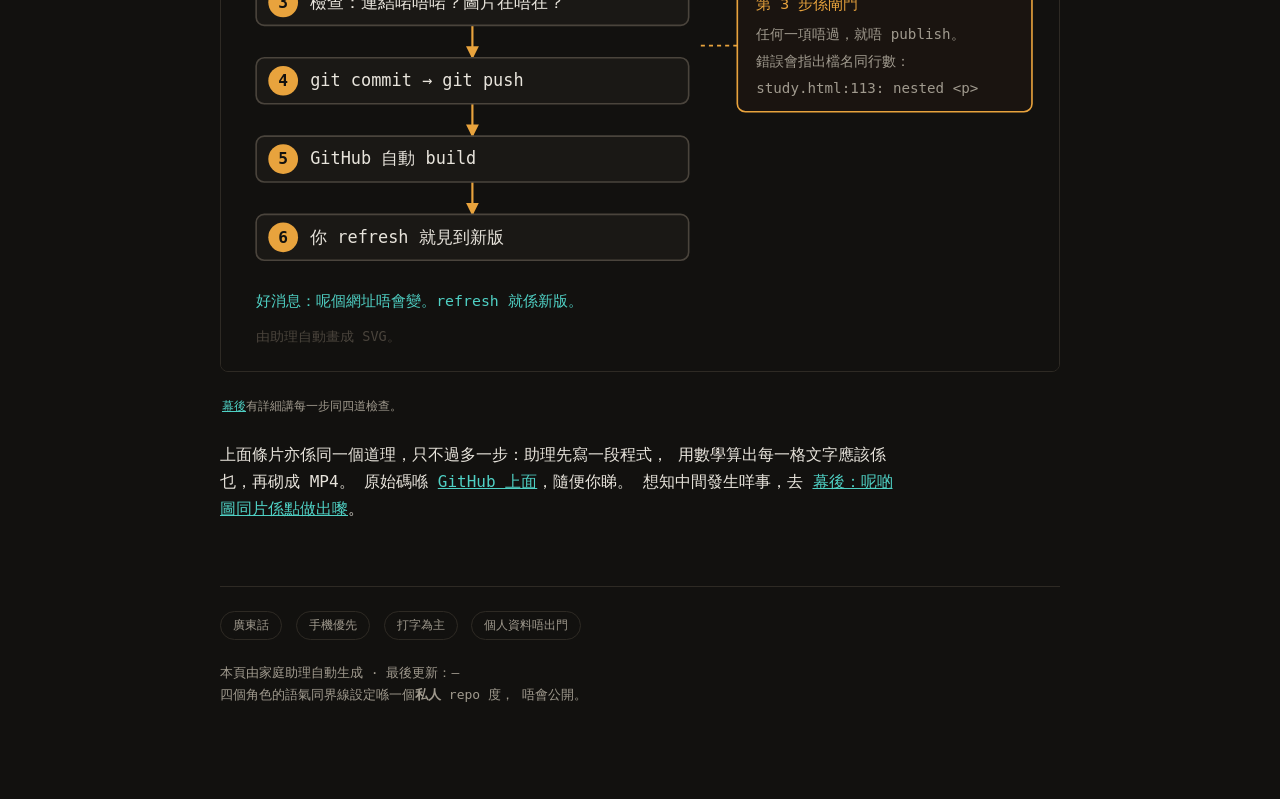
==== commit 9146bf29: "Reorder navigation: guides first, behind-the-scenes last The four guides are what a user came for, s" ====
--- a/index.html
+++ b/index.html
@@ -134,20 +134,25 @@
     <h3>玩樂</h3>
     <p>短片、ASCII 動畫、活動網站。學識用工具玩。</p>
   </a>
-  <a class="card" href="wishlist.html">
-    <div class="n">05 / WISHLIST</div>
-    <h3>許願清單</h3>
-    <p>想要咩功能？語音、相片、行程⋯⋯喺呢度出主意。</p>
-  </a>
   <a class="card" href="trouble.html">
     <div class="n">06 / HELP</div>
     <h3>常見問題</h3>
     <p>助理唔郁？答錯？唔記得？呢度有得睇。</p>
   </a>
   <a class="card" href="telegram.html">
-    <div class="n">06 / SETUP</div>
+    <div class="n">07 / SETUP</div>
     <h3>裝 Telegram</h3>
     <p>Android、iPhone、電腦。一次過教。</p>
+  </a>
+  <a class="card" href="wishlist.html">
+    <div class="n">08 / WISHLIST</div>
+    <h3>許願清單</h3>
+    <p>想要咩功能？語音、相片、行程⋯⋯喺呢度出主意。</p>
+  </a>
+  <a class="card" href="behind.html">
+    <div class="n">09 / BEHIND</div>
+    <h3>幕後</h3>
+    <p>截圖、ASCII 動畫、表格點樣送。睇完你就知佢點解咁。</p>
   </a>
 </div>
 
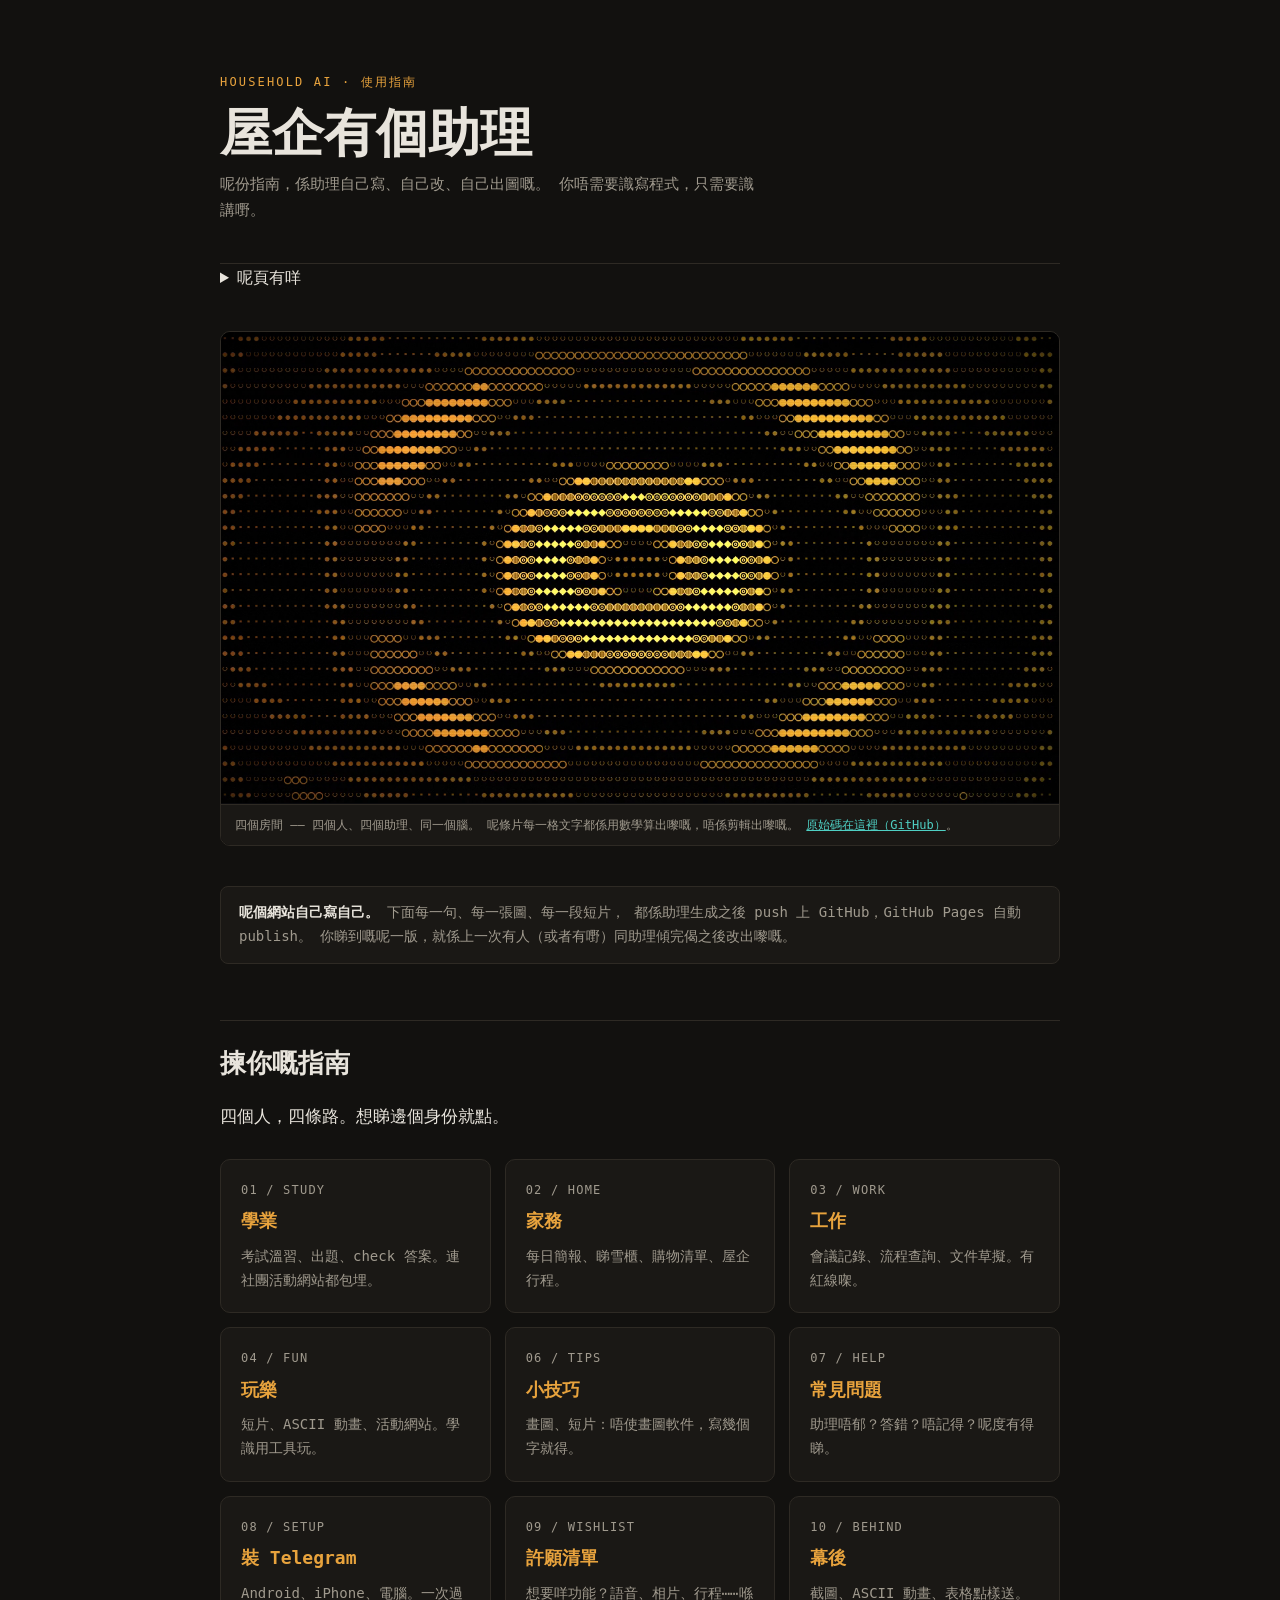
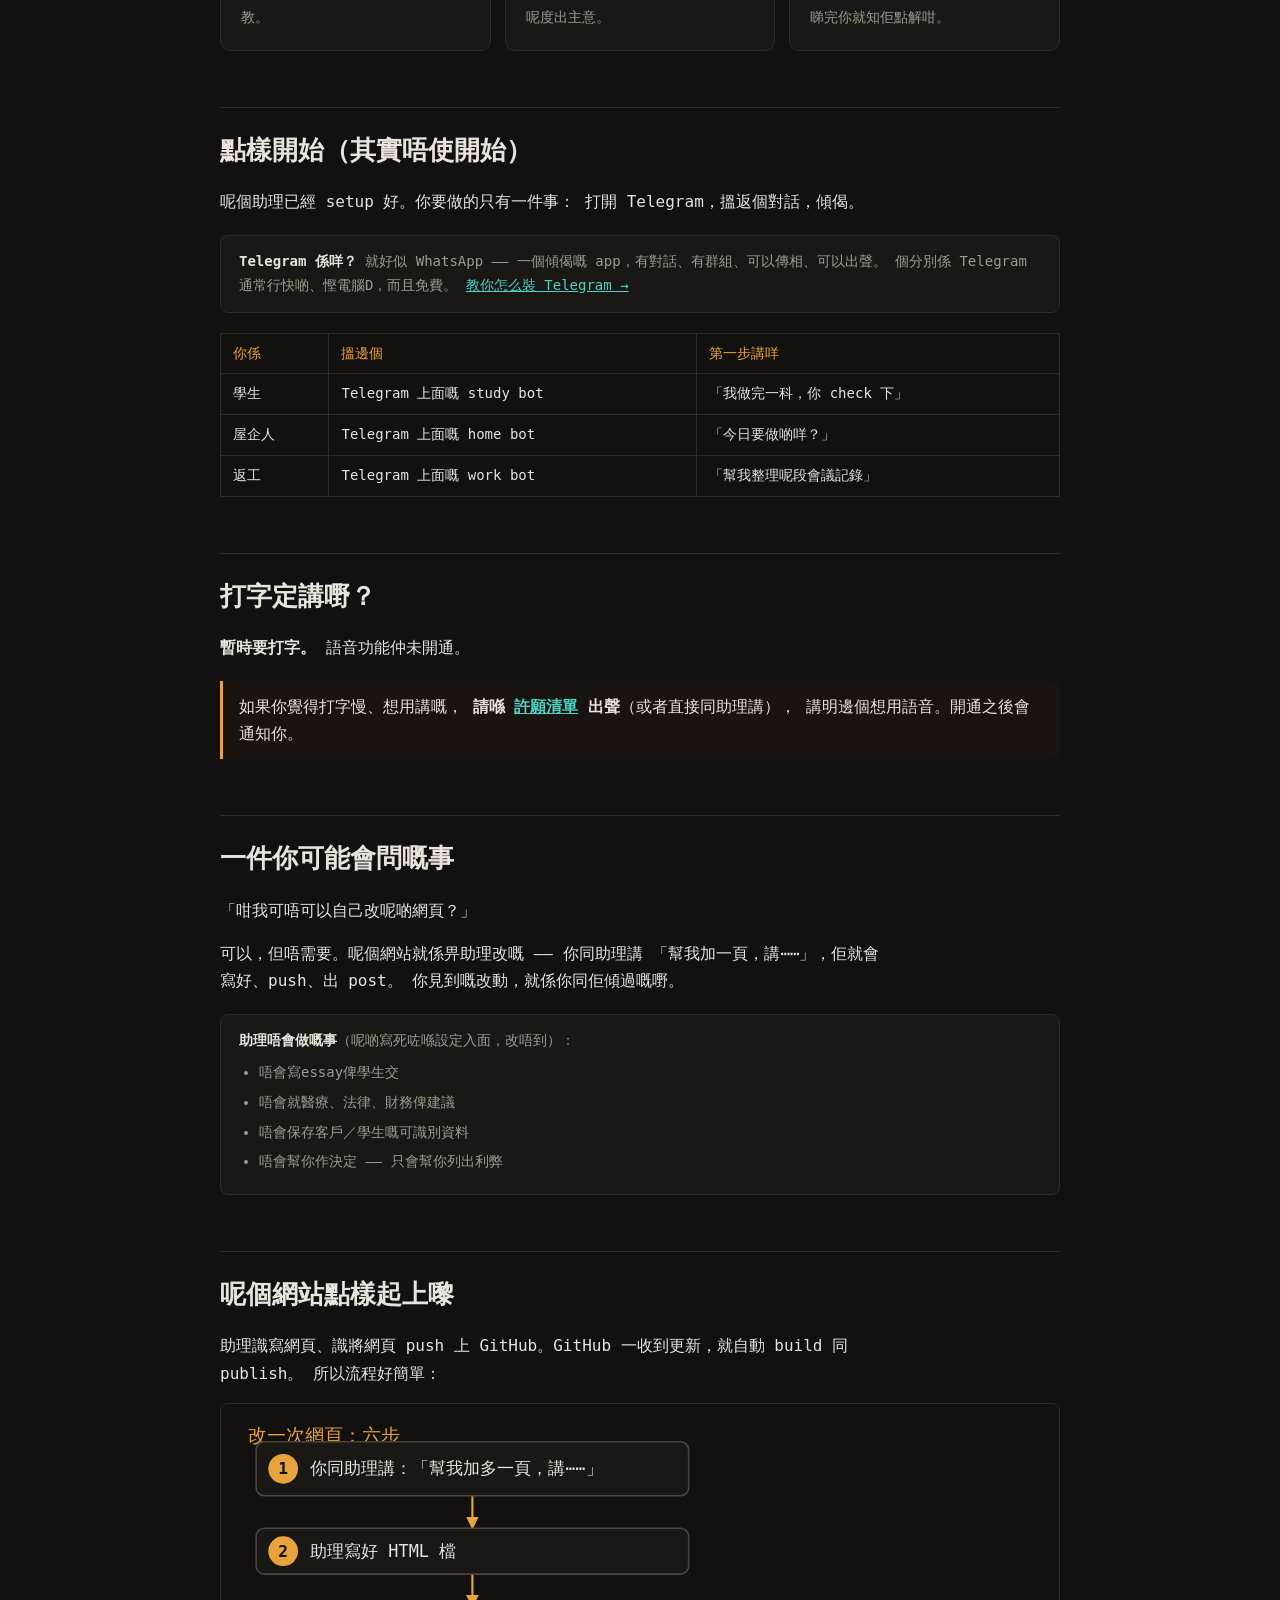
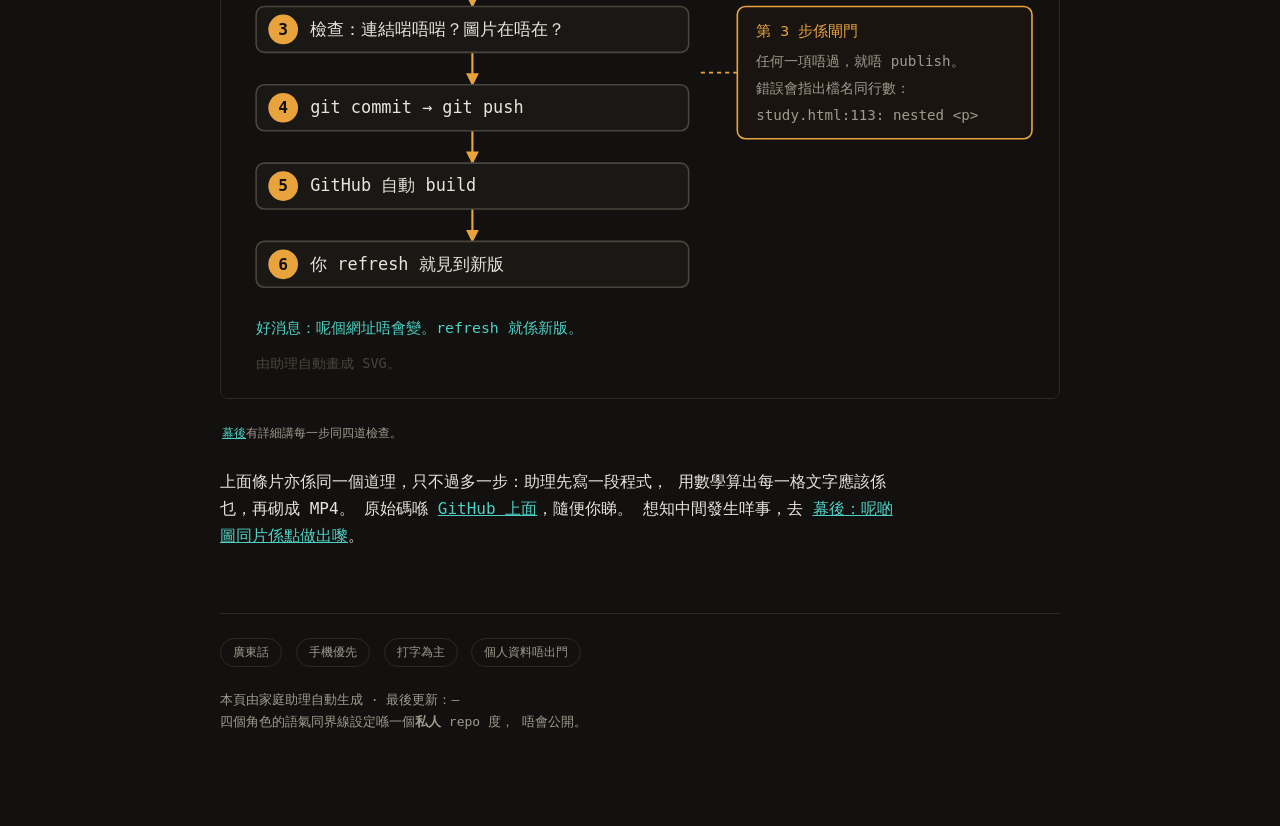
==== commit 2de2efe6: "Split tips out of behind, drop the privacy section, add generated TOCs New tips.html holds 畫圖：SVG an" ====
--- a/index.html
+++ b/index.html
@@ -92,6 +92,17 @@
      你唔需要識寫程式，只需要識講嘢。</p>
 </header>
 
+<details class="toc">
+  <summary>呢頁有咩</summary>
+  <ol>
+    <li><a href="#揀你嘅指南">揀你嘅指南</a></li>
+    <li><a href="#點樣開始-其實唔使開始">點樣開始（其實唔使開始）</a></li>
+    <li><a href="#打字定講嘢">打字定講嘢？</a></li>
+    <li><a href="#一件你可能會問嘅事">一件你可能會問嘅事</a></li>
+    <li><a href="#呢個網站點樣起上嚟">呢個網站點樣起上嚟</a></li>
+  </ol>
+</details>
+
 <figure class="hero">
   <video autoplay muted loop playsinline poster="assets/img/poster.png">
     <source src="assets/four-rooms.mp4" type="video/mp4">
@@ -110,7 +121,7 @@
   你睇到嘅呢一版，就係上一次有人（或者有嘢）同助理傾完偈之後改出嚟嘅。
 </div>
 
-<h2>揀你嘅指南</h2>
+<h2 id="揀你嘅指南">揀你嘅指南</h2>
 <p class="lede">四個人，四條路。想睇邊個身份就點。</p>
 
 <div class="grid">
@@ -134,29 +145,34 @@
     <h3>玩樂</h3>
     <p>短片、ASCII 動畫、活動網站。學識用工具玩。</p>
   </a>
+  <a class="card" href="tips.html">
+    <div class="n">06 / TIPS</div>
+    <h3>小技巧</h3>
+    <p>畫圖、短片：唔使畫圖軟件，寫幾個字就得。</p>
+  </a>
   <a class="card" href="trouble.html">
-    <div class="n">06 / HELP</div>
+    <div class="n">07 / HELP</div>
     <h3>常見問題</h3>
     <p>助理唔郁？答錯？唔記得？呢度有得睇。</p>
   </a>
   <a class="card" href="telegram.html">
-    <div class="n">07 / SETUP</div>
+    <div class="n">08 / SETUP</div>
     <h3>裝 Telegram</h3>
     <p>Android、iPhone、電腦。一次過教。</p>
   </a>
   <a class="card" href="wishlist.html">
-    <div class="n">08 / WISHLIST</div>
+    <div class="n">09 / WISHLIST</div>
     <h3>許願清單</h3>
     <p>想要咩功能？語音、相片、行程⋯⋯喺呢度出主意。</p>
   </a>
   <a class="card" href="behind.html">
-    <div class="n">09 / BEHIND</div>
+    <div class="n">10 / BEHIND</div>
     <h3>幕後</h3>
     <p>截圖、ASCII 動畫、表格點樣送。睇完你就知佢點解咁。</p>
   </a>
 </div>
 
-<h2>點樣開始（其實唔使開始）</h2>
+<h2 id="點樣開始-其實唔使開始">點樣開始（其實唔使開始）</h2>
 <p>
   呢個助理已經 setup 好。你要做的只有一件事：
   打開 Telegram，搵返個對話，傾偈。
@@ -176,7 +192,7 @@
   <tr><td>返工</td><td>Telegram 上面嘅 work bot</td><td>「幫我整理呢段會議記錄」</td></tr>
 </table>
 
-<h2>打字定講嘢？</h2>
+<h2 id="打字定講嘢">打字定講嘢？</h2>
 <p>
   <strong>暫時要打字。</strong> 語音功能仲未開通。
 </p>
@@ -186,7 +202,7 @@
   講明邊個想用語音。開通之後會通知你。
 </div>
 
-<h2>一件你可能會問嘅事</h2>
+<h2 id="一件你可能會問嘅事">一件你可能會問嘅事</h2>
 <p>
   「咁我可唔可以自己改呢啲網頁？」
 </p>
@@ -206,7 +222,7 @@
   </ul>
 </div>
 
-<h2>呢個網站點樣起上嚟</h2>
+<h2 id="呢個網站點樣起上嚟">呢個網站點樣起上嚟</h2>
 <p>
   助理識寫網頁、識將網頁 push 上 GitHub。GitHub 一收到更新，就自動 build 同 publish。
   所以流程好簡單：
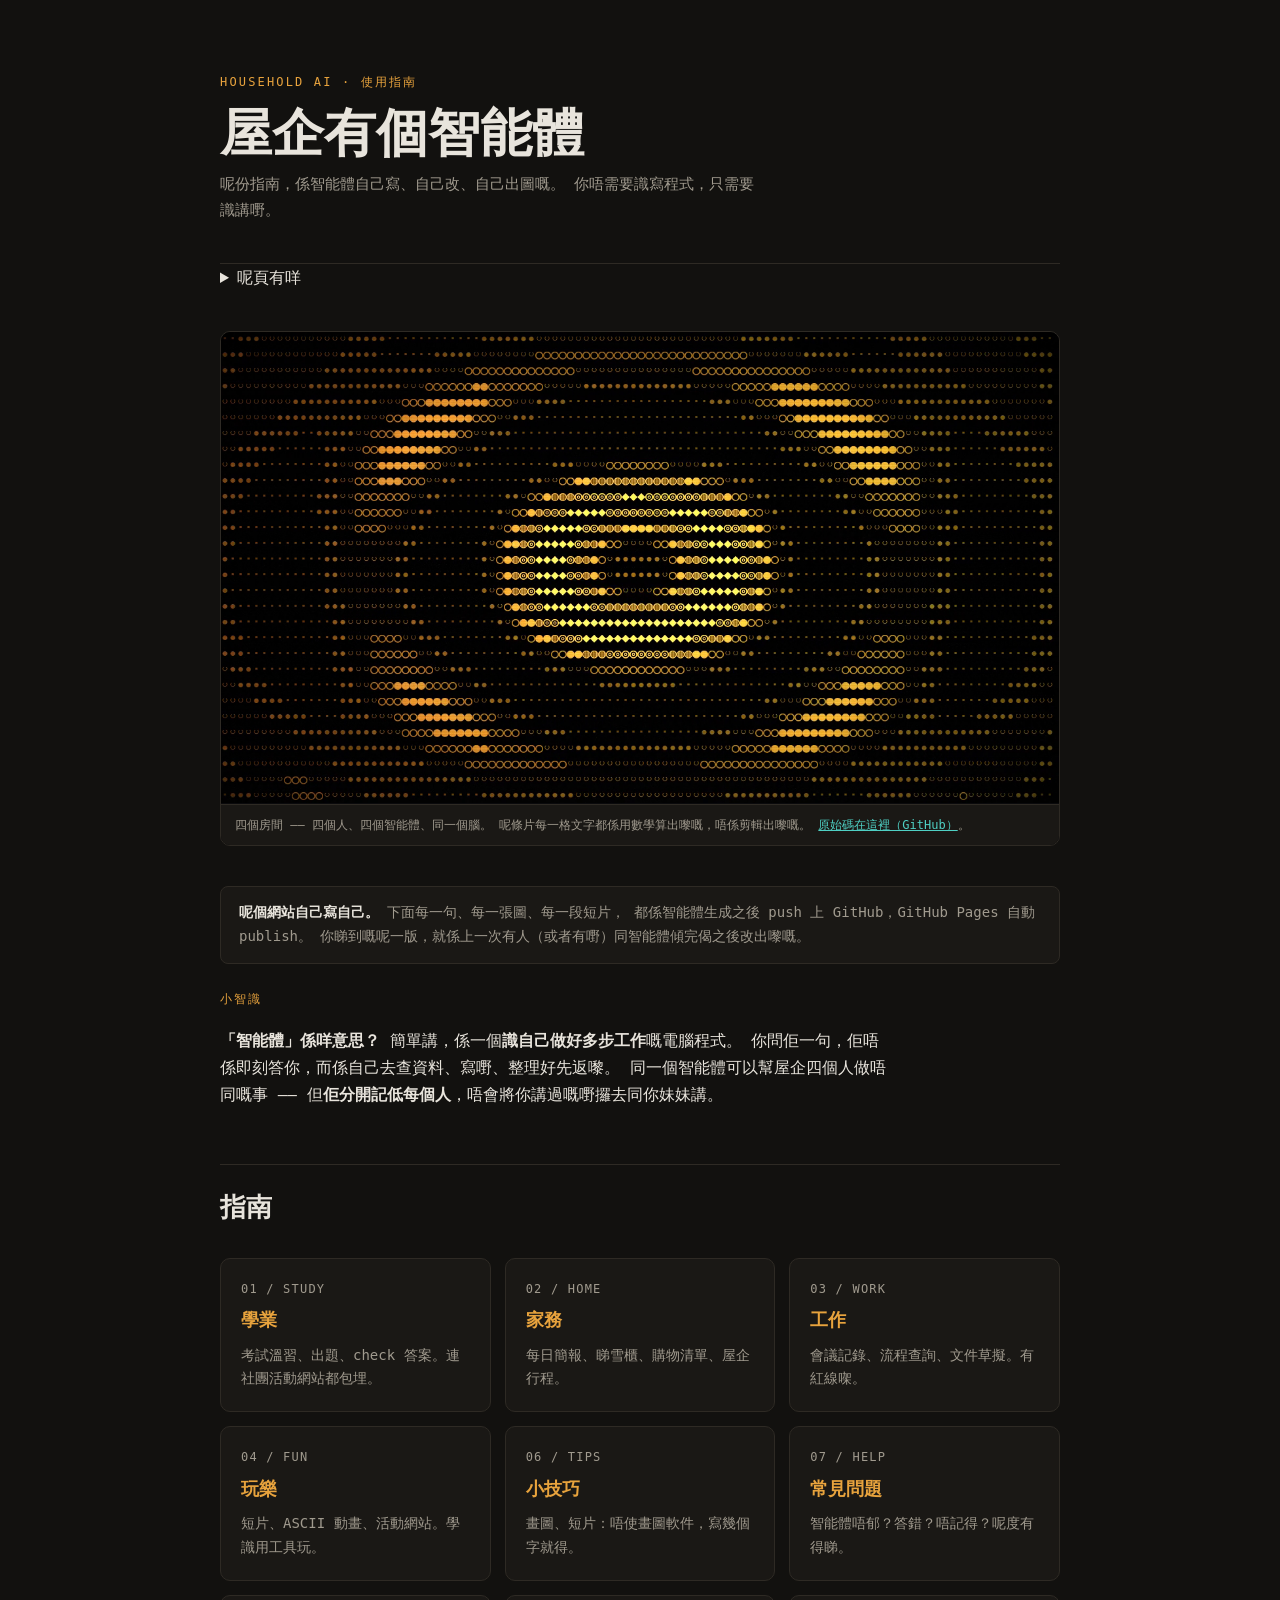
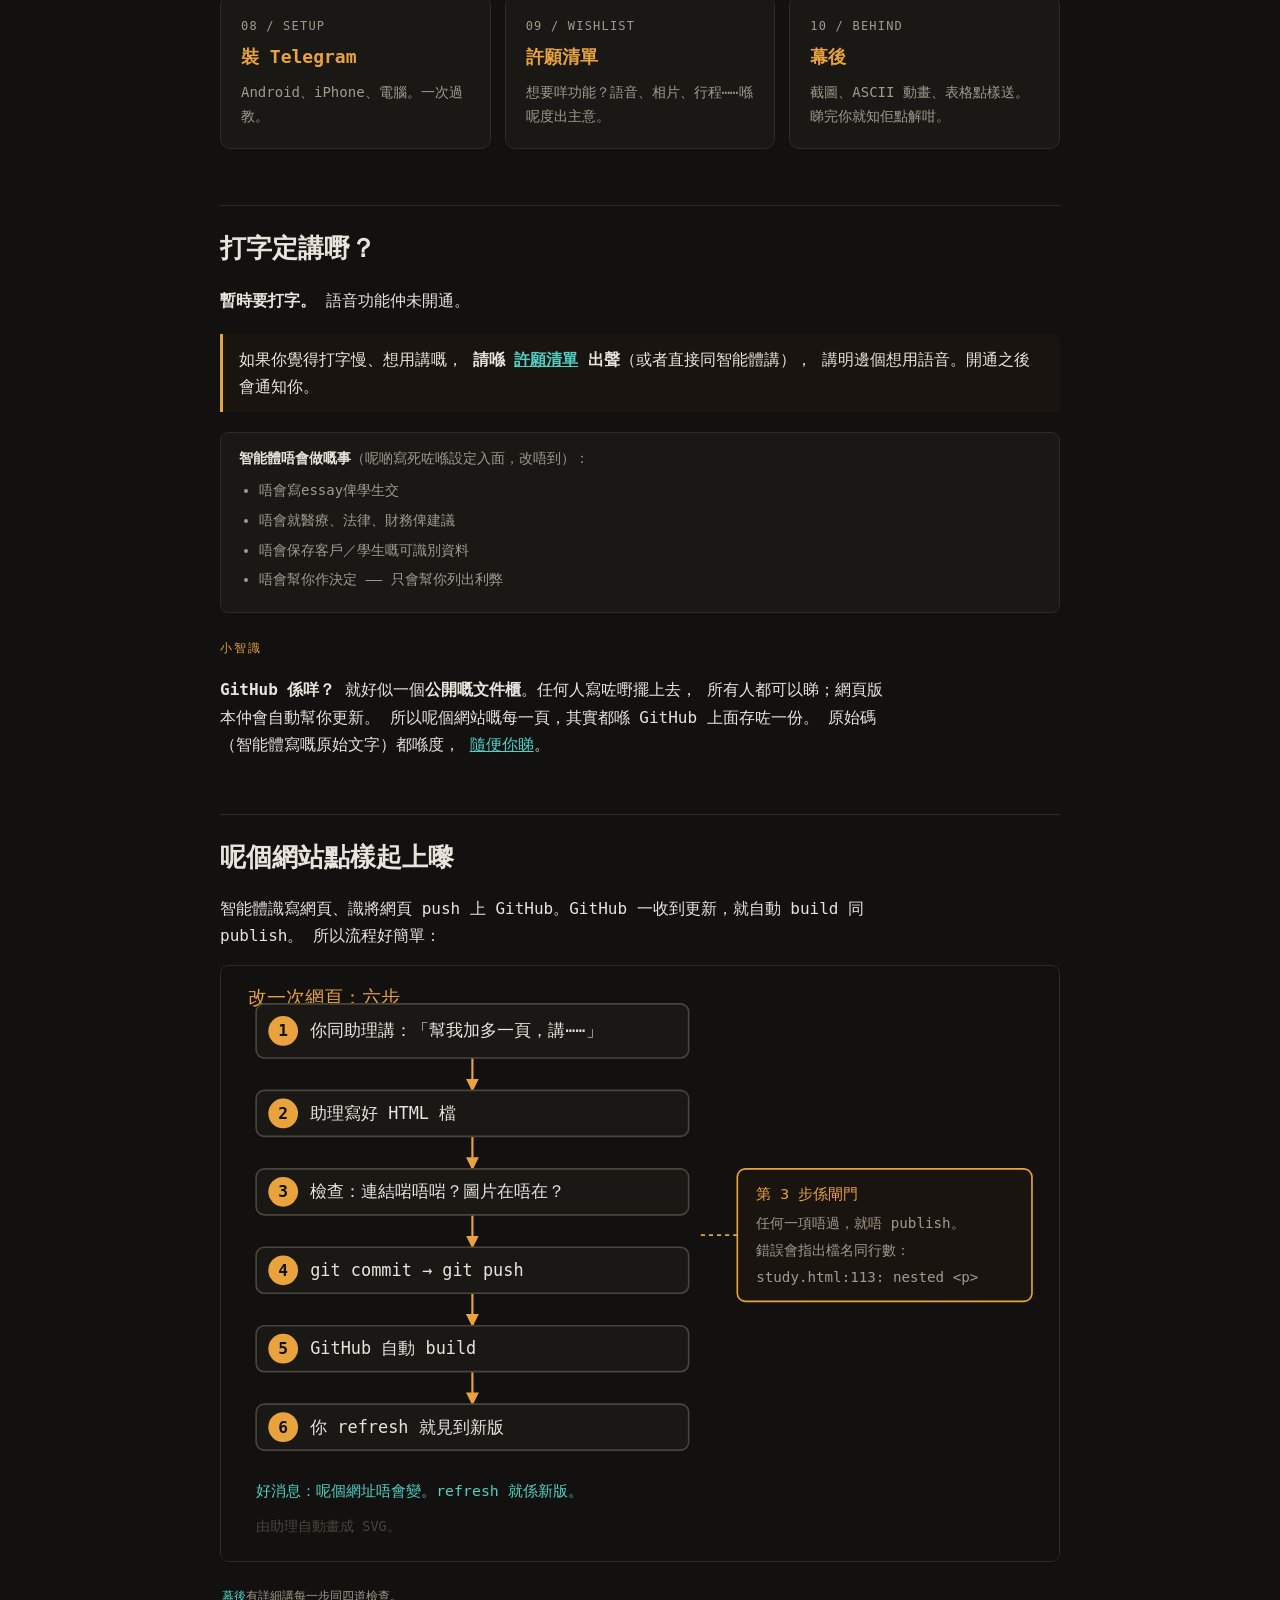
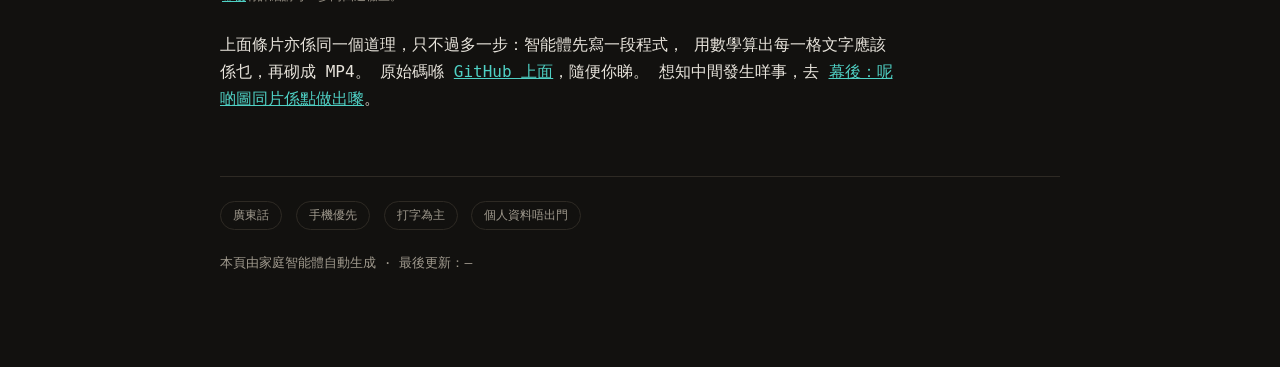
==== commit 7b8afb68: "Rename 助理 to 智能體 everywhere, and explain the two terms we assume 132 occurrences across 11 public pa" ====
--- a/index.html
+++ b/index.html
@@ -3,8 +3,8 @@
 <head>
 <meta charset="utf-8">
 <meta name="viewport" content="width=device-width, initial-scale=1">
-<title>家庭 AI 助理 — 使用指南</title>
-<meta name="description" content="學業 / 家務 / 工作 / 玩樂 —— 一份使用指南，由助理自己寫，自己維護。">
+<title>家庭 AI 智能體 — 使用指南</title>
+<meta name="description" content="學業 / 家務 / 工作 / 玩樂 —— 一份使用指南，由智能體自己寫，自己維護。">
 <style>
   :root{
     --ink:#e8e4dc; --ink-dim:#a09a8e; --paper:#12110f; --card:#1a1815;
@@ -87,18 +87,16 @@
 
 <header>
   <div class="kicker">Household AI · 使用指南</div>
-  <h1>屋企有個助理</h1>
-  <p class="sub">呢份指南，係助理自己寫、自己改、自己出圖嘅。
+  <h1>屋企有個智能體</h1>
+  <p class="sub">呢份指南，係智能體自己寫、自己改、自己出圖嘅。
      你唔需要識寫程式，只需要識講嘢。</p>
 </header>
 
 <details class="toc">
   <summary>呢頁有咩</summary>
   <ol>
-    <li><a href="#揀你嘅指南">揀你嘅指南</a></li>
-    <li><a href="#點樣開始-其實唔使開始">點樣開始（其實唔使開始）</a></li>
+    <li><a href="#指南">指南</a></li>
     <li><a href="#打字定講嘢">打字定講嘢？</a></li>
-    <li><a href="#一件你可能會問嘅事">一件你可能會問嘅事</a></li>
     <li><a href="#呢個網站點樣起上嚟">呢個網站點樣起上嚟</a></li>
   </ol>
 </details>
@@ -108,7 +106,7 @@
     <source src="assets/four-rooms.mp4" type="video/mp4">
   </video>
   <figcaption>
-    四個房間 —— 四個人、四個助理、同一個腦。
+    四個房間 —— 四個人、四個智能體、同一個腦。
     呢條片每一格文字都係用數學算出嚟嘅，唔係剪輯出嚟嘅。
     <a href="https://github.com/dorapwn/family-agent-site/blob/main/assets/ascii/four_rooms.py"
        target="_blank" rel="noopener">原始碼在這裡（GitHub）</a>。
@@ -117,12 +115,22 @@
 
 <div class="note">
   <strong>呢個網站自己寫自己。</strong> 下面每一句、每一張圖、每一段短片，
-  都係助理生成之後 push 上 GitHub，GitHub Pages 自動 publish。
-  你睇到嘅呢一版，就係上一次有人（或者有嘢）同助理傾完偈之後改出嚟嘅。
-</div>
-
-<h2 id="揀你嘅指南">揀你嘅指南</h2>
-<p class="lede">四個人，四條路。想睇邊個身份就點。</p>
+  都係智能體生成之後 push 上 GitHub，GitHub Pages 自動 publish。
+  你睇到嘅呢一版，就係上一次有人（或者有嘢）同智能體傾完偈之後改出嚟嘅。
+</div>
+
+<div class="tidbit">
+  <span class="kicker">小智識</span>
+  <p>
+    <strong>「智能體」係咩意思？</strong>
+    簡單講，係一個<strong>識自己做好多步工作</strong>嘅電腦程式。
+    你問佢一句，佢唔係即刻答你，而係自己去查資料、寫嘢、整理好先返嚟。
+    同一個智能體可以幫屋企四個人做唔同嘅事 ——
+    但<strong>佢分開記低每個人</strong>，唔會將你講過嘅嘢攞去同你妹妹講。
+  </p>
+</div>
+
+<h2 id="指南">指南</h2>
 
 <div class="grid">
   <a class="card" href="study.html">
@@ -153,7 +161,7 @@
   <a class="card" href="trouble.html">
     <div class="n">07 / HELP</div>
     <h3>常見問題</h3>
-    <p>助理唔郁？答錯？唔記得？呢度有得睇。</p>
+    <p>智能體唔郁？答錯？唔記得？呢度有得睇。</p>
   </a>
   <a class="card" href="telegram.html">
     <div class="n">08 / SETUP</div>
@@ -171,26 +179,6 @@
     <p>截圖、ASCII 動畫、表格點樣送。睇完你就知佢點解咁。</p>
   </a>
 </div>
-
-<h2 id="點樣開始-其實唔使開始">點樣開始（其實唔使開始）</h2>
-<p>
-  呢個助理已經 setup 好。你要做的只有一件事：
-  打開 Telegram，搵返個對話，傾偈。
-</p>
-<div class="note">
-  <strong>Telegram 係咩？</strong>
-  就好似 WhatsApp ——
-  一個傾偈嘅 app，有對話、有群組、可以傳相、可以出聲。
-  個分別係 Telegram 通常行快啲、慳電腦D，而且免費。
-  <a href="telegram.html">教你怎么裝 Telegram →</a>
-</div>
-
-<table>
-  <tr><th>你係</th><th>搵邊個</th><th>第一步講咩</th></tr>
-  <tr><td>學生</td><td>Telegram 上面嘅 study bot</td><td>「我做完一科，你 check 下」</td></tr>
-  <tr><td>屋企人</td><td>Telegram 上面嘅 home bot</td><td>「今日要做啲咩？」</td></tr>
-  <tr><td>返工</td><td>Telegram 上面嘅 work bot</td><td>「幫我整理呢段會議記錄」</td></tr>
-</table>
 
 <h2 id="打字定講嘢">打字定講嘢？</h2>
 <p>
@@ -198,22 +186,12 @@
 </p>
 <div class="warn">
   如果你覺得打字慢、想用講嘅，
-  <strong>請喺 <a href="wishlist.html">許願清單</a> 出聲</strong>（或者直接同助理講），
+  <strong>請喺 <a href="wishlist.html">許願清單</a> 出聲</strong>（或者直接同智能體講），
   講明邊個想用語音。開通之後會通知你。
 </div>
 
-<h2 id="一件你可能會問嘅事">一件你可能會問嘅事</h2>
-<p>
-  「咁我可唔可以自己改呢啲網頁？」
-</p>
-<p>
-  可以，但唔需要。呢個網站就係畀助理改嘅 —— 你同助理講
-  「幫我加一頁，講⋯⋯」，佢就會寫好、push、出 post。
-  你見到嘅改動，就係你同佢傾過嘅嘢。
-</p>
-
 <div class="note">
-  <strong>助理唔會做嘅事</strong>（呢啲寫死咗喺設定入面，改唔到）：
+  <strong>智能體唔會做嘅事</strong>（呢啲寫死咗喺設定入面，改唔到）：
   <ul style="margin:8px 0 0">
     <li>唔會寫essay俾學生交</li>
     <li>唔會就醫療、法律、財務俾建議</li>
@@ -222,21 +200,34 @@
   </ul>
 </div>
 
+<div class="tidbit">
+  <span class="kicker">小智識</span>
+  <p>
+    <strong>GitHub 係咩？</strong>
+    就好似一個<strong>公開嘅文件櫃</strong>。任何人寫咗嘢擺上去，
+    所有人都可以睇；網頁版本仲會自動幫你更新。
+    所以呢個網站嘅每一頁，其實都喺 GitHub 上面存咗一份。
+    原始碼（智能體寫嘅原始文字）都喺度，
+    <a href="https://github.com/dorapwn/family-agent-site"
+       target="_blank" rel="noopener">隨便你睇</a>。
+  </p>
+</div>
+
 <h2 id="呢個網站點樣起上嚟">呢個網站點樣起上嚟</h2>
 <p>
-  助理識寫網頁、識將網頁 push 上 GitHub。GitHub 一收到更新，就自動 build 同 publish。
+  智能體識寫網頁、識將網頁 push 上 GitHub。GitHub 一收到更新，就自動 build 同 publish。
   所以流程好簡單：
 </p>
 <figure>
   <img class="shot" src="assets/svg/flow-publish.svg"
-       alt="改網頁流程圖：同助理講 → 寫 HTML → 自動檢查 → git push → GitHub build → 你見到新版">
+       alt="改網頁流程圖：同智能體講 → 寫 HTML → 自動檢查 → git push → GitHub build → 你見到新版">
   <figcaption class="small">
     <a href="behind.html">幕後</a>有詳細講每一步同四道檢查。
   </figcaption>
 </figure>
 
 <p>
-  上面條片亦係同一個道理，只不過多一步：助理先寫一段程式，
+  上面條片亦係同一個道理，只不過多一步：智能體先寫一段程式，
   用數學算出每一格文字應該係乜，再砌成 MP4。
   原始碼喺
   <a href="https://github.com/dorapwn/family-agent-site/blob/main/assets/ascii/four_rooms.py"
@@ -253,9 +244,7 @@
     <span class="tag">個人資料唔出門</span>
   </div>
   <p style="margin-top:16px">
-    本頁由家庭助理自動生成 · 最後更新：<span id="built">—</span><br>
-    四個角色的語氣同界線設定喺一個<strong>私人</strong> repo 度，
-    唔會公開。
+    本頁由家庭智能體自動生成 · 最後更新：<span id="built">—</span><br>
   </p>
 </footer>
 
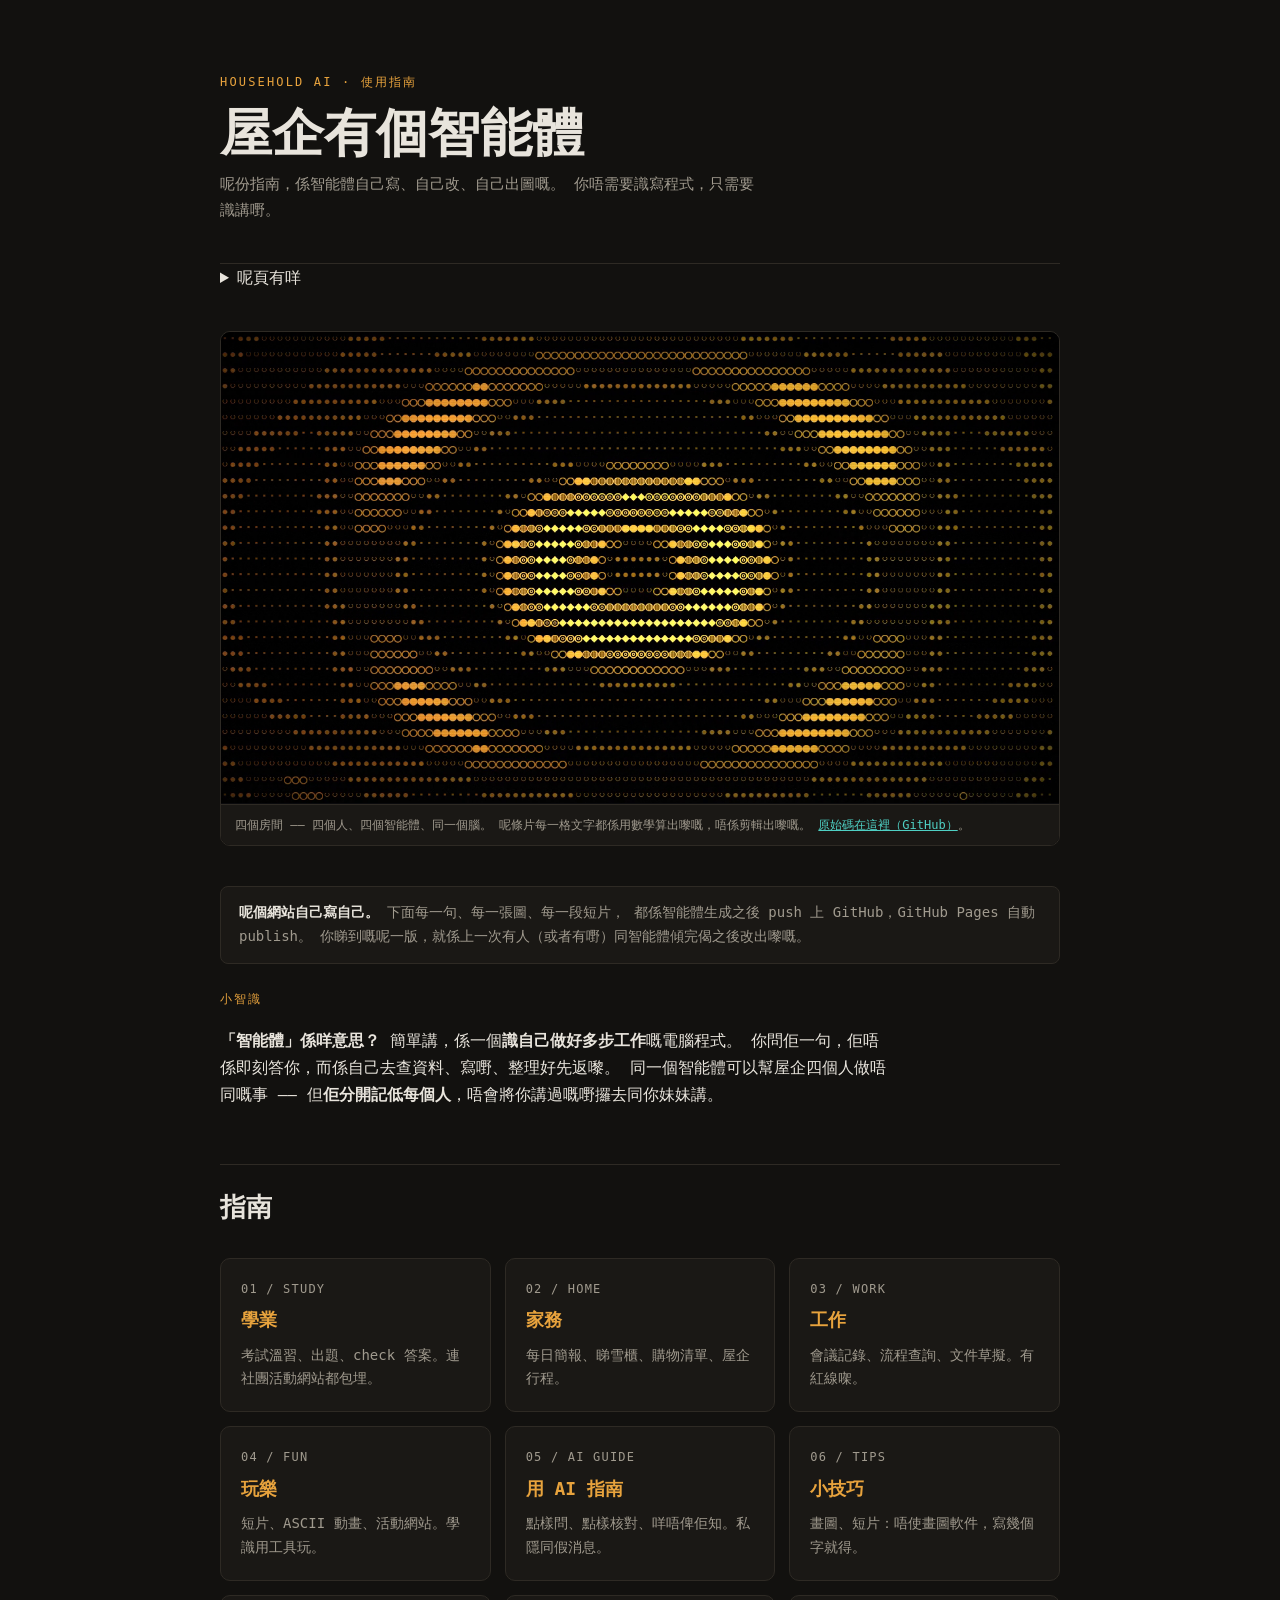
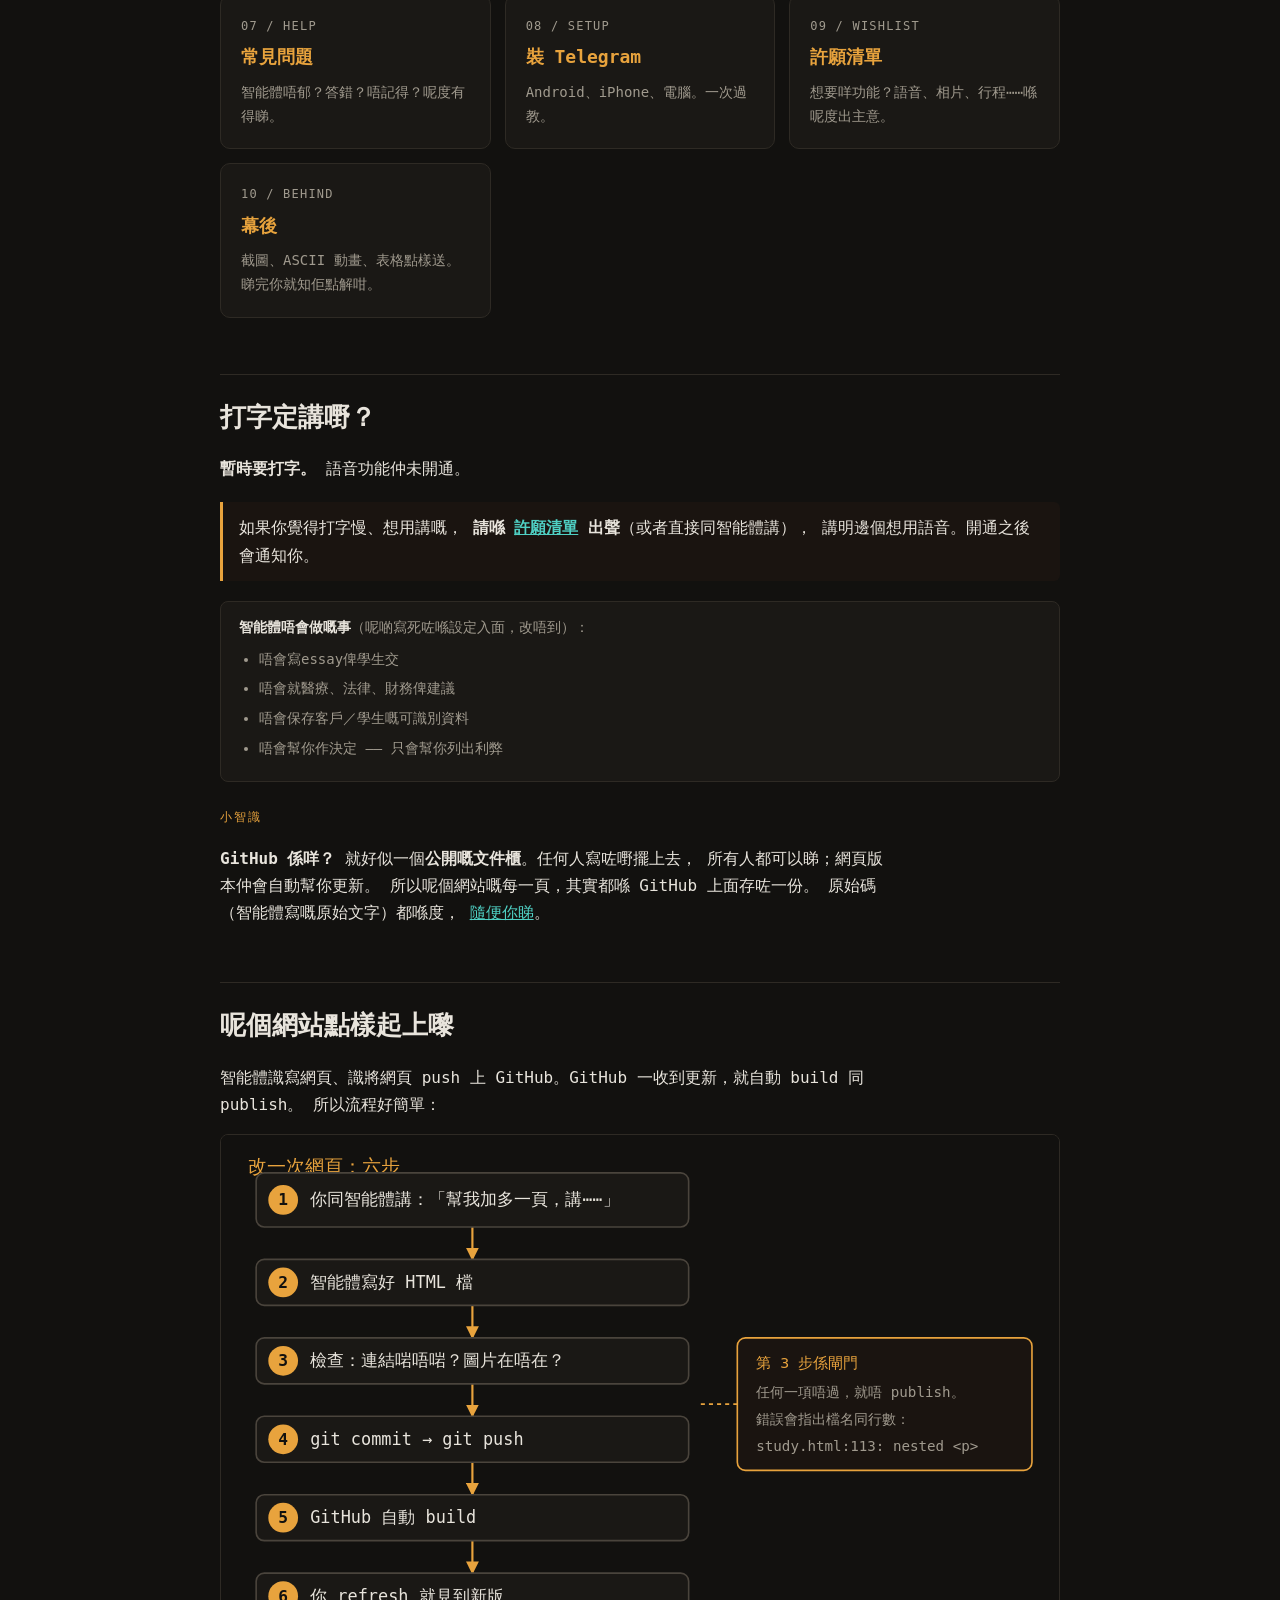
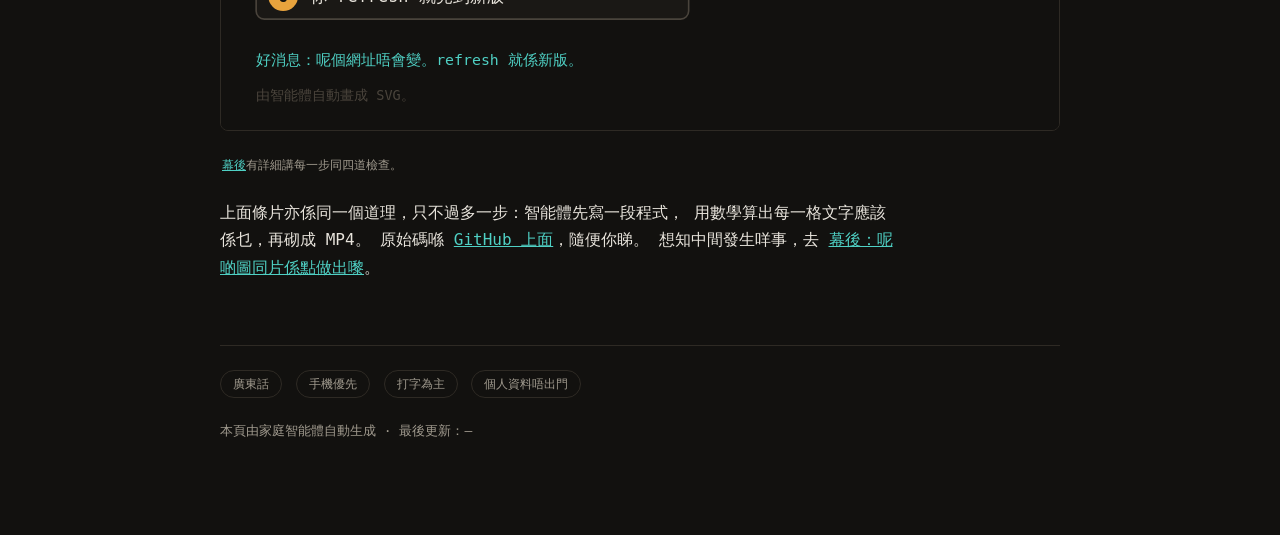
==== commit 9a151244: "Add an AI guide: how to ask, how to check, what not to share A new page for the thing the other four" ====
--- a/index.html
+++ b/index.html
@@ -153,6 +153,11 @@
     <h3>玩樂</h3>
     <p>短片、ASCII 動畫、活動網站。學識用工具玩。</p>
   </a>
+  <a class="card" href="ai-guide.html">
+    <div class="n">05 / AI GUIDE</div>
+    <h3>用 AI 指南</h3>
+    <p>點樣問、點樣核對、咩唔俾佢知。私隱同假消息。</p>
+  </a>
   <a class="card" href="tips.html">
     <div class="n">06 / TIPS</div>
     <h3>小技巧</h3>
